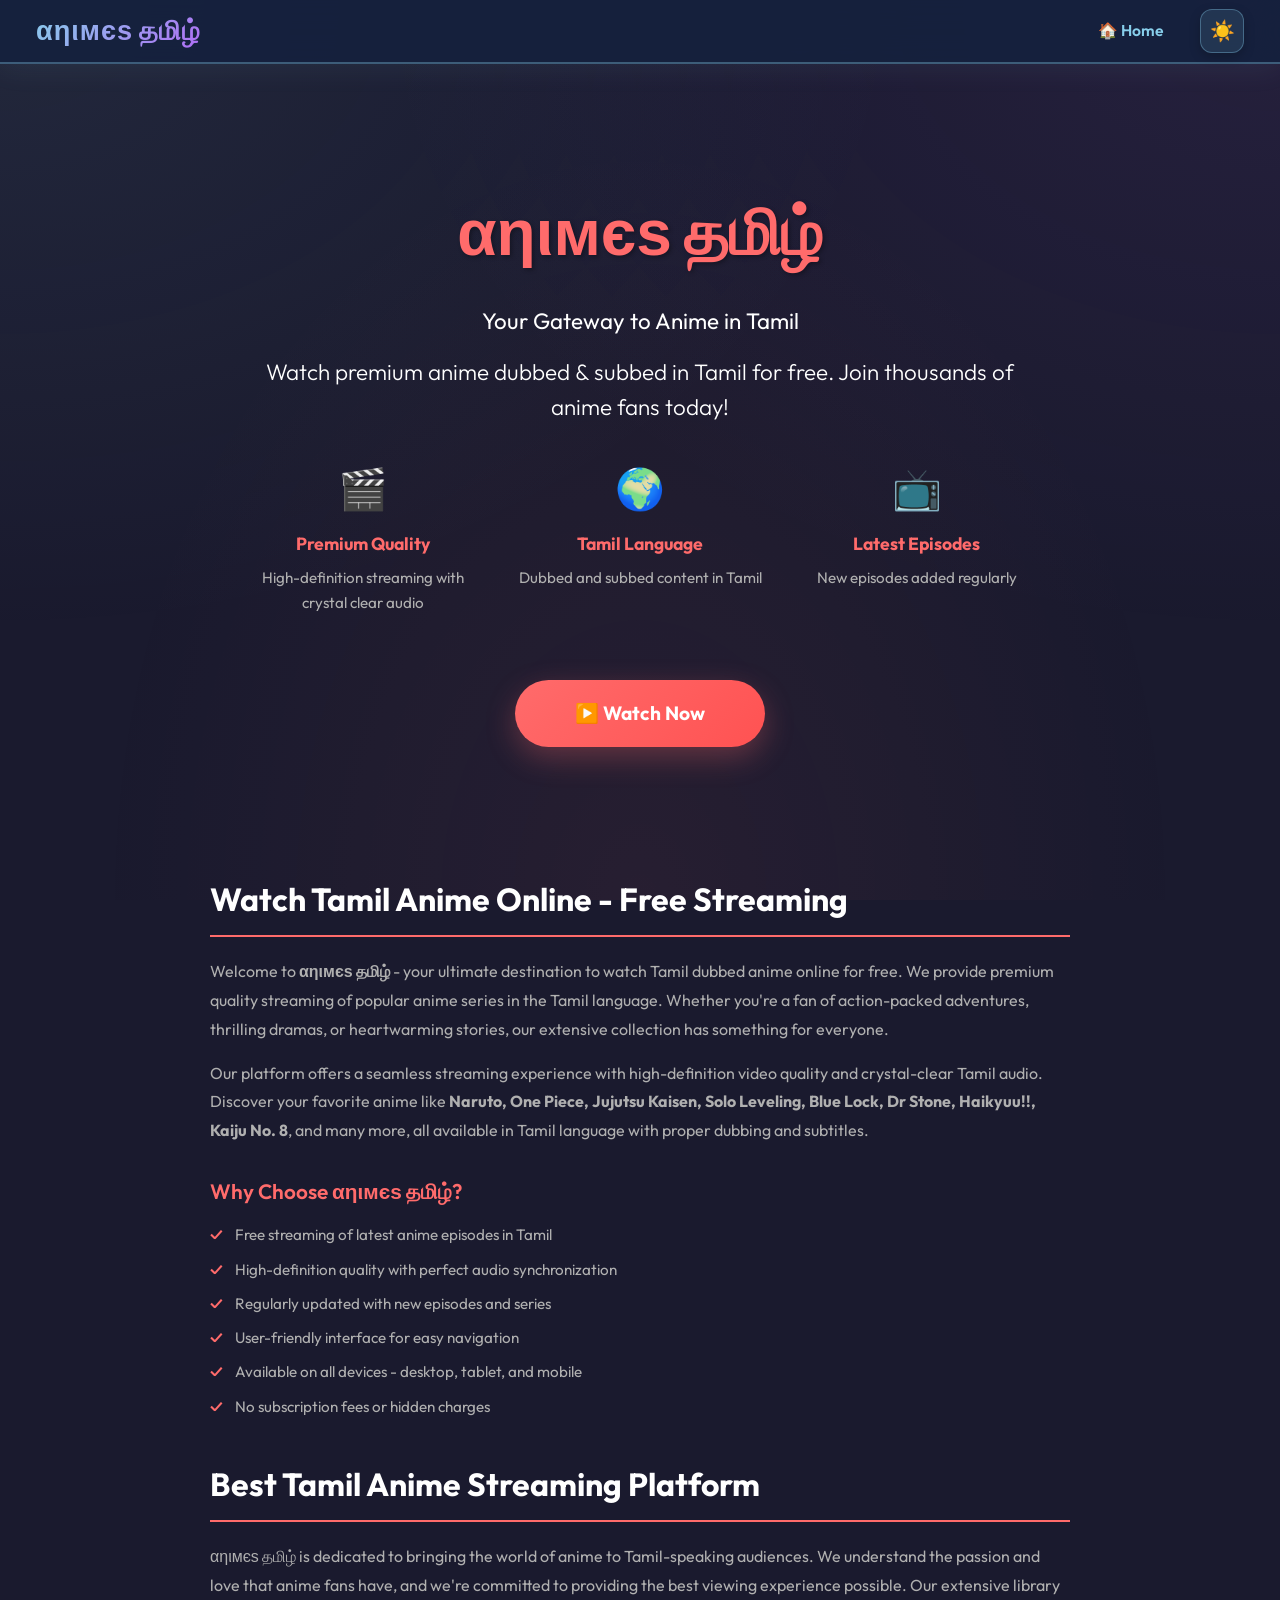
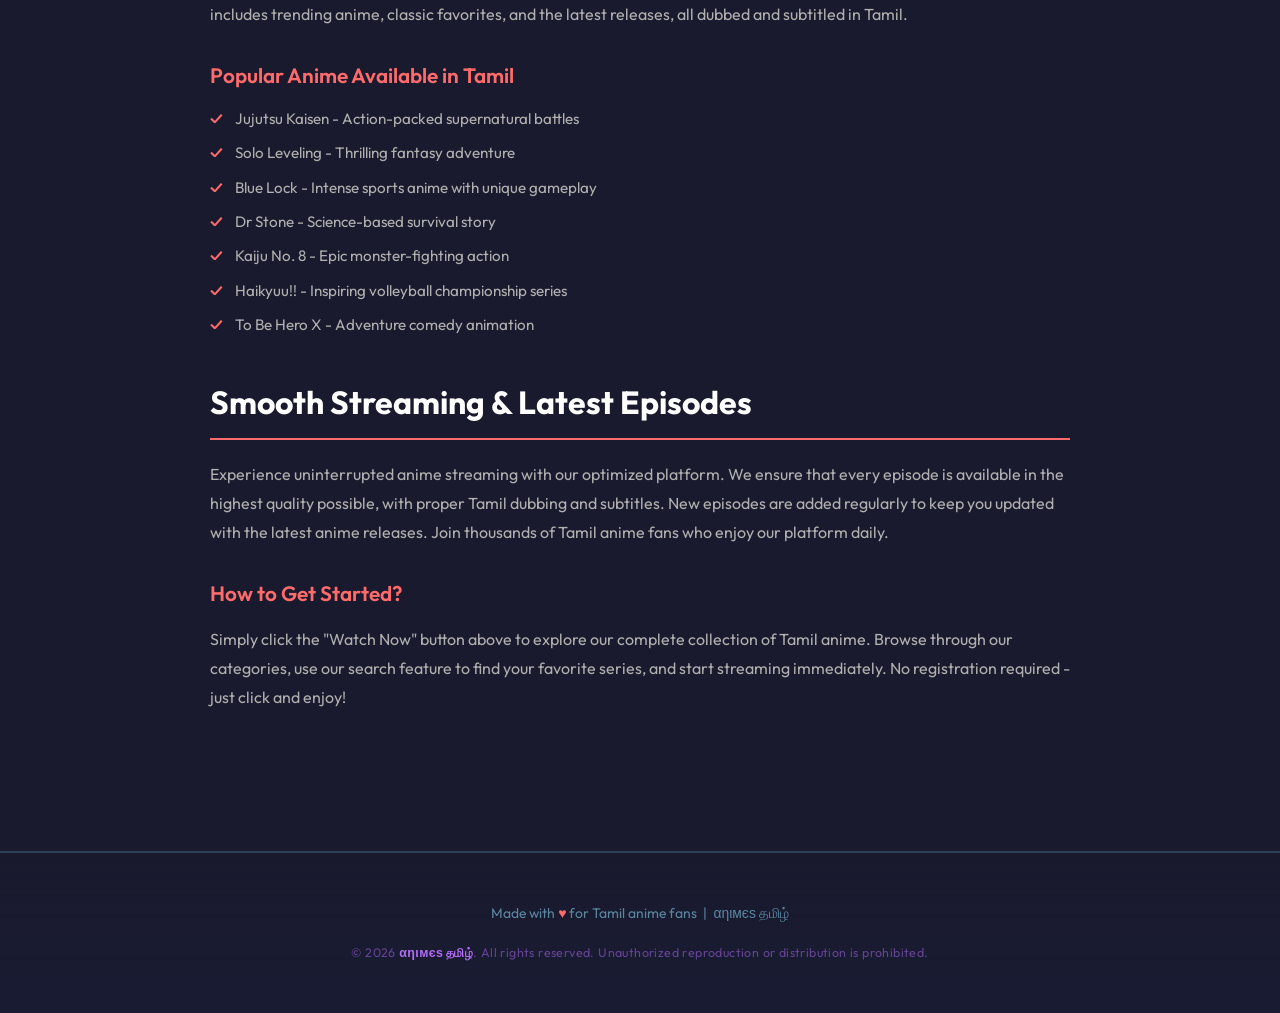
==== index.html @ 0b72d61e "4" ====
<!DOCTYPE html>
<html lang="en">

<head>
  <meta charset="UTF-8">
  <meta name="viewport" content="width=device-width, initial-scale=1.0">
  <title>αηιмєѕ தமிழ் — Stream Anime in Tamil</title>

  <meta name="google-site-verification" content="Bs-zn-4_h5NOEnhNXeSkznOBG7yhEcJbRddoLscS0Bg" />

  <meta name="description" content="Welcome to αηιмєѕ தமிழ். Watch your favourite anime dubbed & subbed in Tamil.">
  <link rel="stylesheet" href="style.css">
  <style>
    .home-container {
      display: flex;
      flex-direction: column;
      justify-content: center;
      align-items: center;
      min-height: calc(100vh - 200px);
      text-align: center;
      padding: 40px 20px;
    }

    .home-hero {
      max-width: 800px;
    }

    .home-hero h1 {
      font-size: 4rem;
      margin-bottom: 20px;
      color: var(--accent-color, #ff6b6b);
      text-shadow: 2px 2px 4px rgba(0, 0, 0, 0.3);
      font-weight: 900;
    }

    .home-hero p {
      font-size: 1.4rem;
      margin-bottom: 15px;
      color: var(--text-color, #fff);
      line-height: 1.6;
    }

    .home-subtitle {
      font-size: 1.1rem;
      color: var(--text-secondary, #b0b0b0);
      margin-bottom: 40px;
      font-weight: 300;
    }

    .features {
      display: flex;
      justify-content: center;
      gap: 30px;
      flex-wrap: wrap;
      margin-bottom: 50px;
      margin-top: 30px;
    }

    .feature {
      flex: 1;
      min-width: 200px;
      max-width: 250px;
    }

    .feature-icon {
      font-size: 2.5rem;
      margin-bottom: 10px;
    }

    .feature h3 {
      font-size: 1.1rem;
      margin-bottom: 8px;
      color: var(--accent-color, #ff6b6b);
    }

    .feature p {
      font-size: 0.95rem;
      color: var(--text-secondary, #b0b0b0);
    }

    .watch-btn {
      display: inline-block;
      padding: 18px 60px;
      font-size: 1.2rem;
      font-weight: 700;
      background: linear-gradient(135deg, #ff6b6b, #ff5252);
      color: white;
      text-decoration: none;
      border-radius: 50px;
      transition: all 0.3s ease;
      box-shadow: 0 10px 30px rgba(255, 107, 107, 0.3);
      border: none;
      cursor: pointer;
    }

    .watch-btn:hover {
      transform: translateY(-3px);
      box-shadow: 0 15px 40px rgba(255, 107, 107, 0.4);
      background: linear-gradient(135deg, #ff5252, #ff3838);
    }

    .watch-btn:active {
      transform: translateY(-1px);
    }

    /* SEO Content Styles */
    .seo-content {
      max-width: 900px;
      margin: 60px auto;
      padding: 0 20px;
      text-align: left;
    }

    .seo-content h2 {
      font-size: 2rem;
      color: var(--text-color, #fff);
      margin-bottom: 20px;
      margin-top: 40px;
      font-weight: 700;
      border-bottom: 2px solid var(--accent-color, #ff6b6b);
      padding-bottom: 10px;
    }

    .seo-content p {
      font-size: 1rem;
      line-height: 1.8;
      color: var(--text-secondary, #b0b0b0);
      margin-bottom: 15px;
    }

    .seo-content h3 {
      font-size: 1.3rem;
      color: var(--accent-color, #ff6b6b);
      margin-top: 30px;
      margin-bottom: 15px;
      font-weight: 600;
    }

    .seo-list {
      list-style: none;
      padding: 0;
    }

    .seo-list li {
      font-size: 0.95rem;
      color: var(--text-secondary, #b0b0b0);
      margin-bottom: 10px;
      padding-left: 25px;
      position: relative;
    }

    .seo-list li:before {
      content: "✓";
      position: absolute;
      left: 0;
      color: var(--accent-color, #ff6b6b);
      font-weight: bold;
    }
  </style>
  <script>/* apply saved theme before paint to prevent flash */
    (function () { var t = localStorage.getItem('animeTheme') || 'dark'; document.documentElement.setAttribute('data-theme', t); })();
  </script>
</head>

<body>

  <!-- NAVBAR -->
  <nav class="navbar">
    <a href="main.html" class="logo">αηιмєѕ தமிழ்</a>
    <button class="hamburger" id="hamburger" aria-label="Toggle menu" aria-expanded="false">
      <span></span>
      <span></span>
      <span></span>
    </button>
    <ul class="nav-links" id="navLinks">
      <li><a href="main.html">🏠 Home</a></li>
    </ul>
    <button class="theme-toggle" id="themeToggle" aria-label="Toggle light/dark theme" title="Toggle theme">☀️</button>
  </nav>

  <!-- PAGE CONTENT -->
  <div class="page-wrapper">
    <div class="home-container">
      <div class="home-hero">
        <h1>αηιмєѕ தமிழ்</h1>
        <p>Your Gateway to Anime in Tamil</p>
        <p class="home-subtitle">Watch premium anime dubbed & subbed in Tamil for free. Join thousands of anime fans today!</p>

        <div class="features">
          <div class="feature">
            <div class="feature-icon">🎬</div>
            <h3>Premium Quality</h3>
            <p>High-definition streaming with crystal clear audio</p>
          </div>
          <div class="feature">
            <div class="feature-icon">🌍</div>
            <h3>Tamil Language</h3>
            <p>Dubbed and subbed content in Tamil</p>
          </div>
          <div class="feature">
            <div class="feature-icon">📺</div>
            <h3>Latest Episodes</h3>
            <p>New episodes added regularly</p>
          </div>
        </div>

        <a href="index.html" class="watch-btn">▶️ Watch Now</a>
      </div>
    </div>

    <!-- SEO CONTENT SECTION -->
    <section class="seo-content">
      <h2>Watch Tamil Anime Online - Free Streaming</h2>
      
      <p>
        Welcome to <strong>αηιмєѕ தமிழ்</strong> - your ultimate destination to watch Tamil dubbed anime online for free. We provide premium quality streaming of popular anime series in the Tamil language. Whether you're a fan of action-packed adventures, thrilling dramas, or heartwarming stories, our extensive collection has something for everyone.
      </p>

      <p>
        Our platform offers a seamless streaming experience with high-definition video quality and crystal-clear Tamil audio. Discover your favorite anime like <strong>Naruto, One Piece, Jujutsu Kaisen, Solo Leveling, Blue Lock, Dr Stone, Haikyuu!!, Kaiju No. 8</strong>, and many more, all available in Tamil language with proper dubbing and subtitles.
      </p>

      <h3>Why Choose αηιмєѕ தமிழ்?</h3>
      <ul class="seo-list">
        <li>Free streaming of latest anime episodes in Tamil</li>
        <li>High-definition quality with perfect audio synchronization</li>
        <li>Regularly updated with new episodes and series</li>
        <li>User-friendly interface for easy navigation</li>
        <li>Available on all devices - desktop, tablet, and mobile</li>
        <li>No subscription fees or hidden charges</li>
      </ul>

      <h2>Best Tamil Anime Streaming Platform</h2>
      <p>
        αηιмєѕ தமிழ் is dedicated to bringing the world of anime to Tamil-speaking audiences. We understand the passion and love that anime fans have, and we're committed to providing the best viewing experience possible. Our extensive library includes trending anime, classic favorites, and the latest releases, all dubbed and subtitled in Tamil.
      </p>

      <h3>Popular Anime Available in Tamil</h3>
      <ul class="seo-list">
        <li>Jujutsu Kaisen - Action-packed supernatural battles</li>
        <li>Solo Leveling - Thrilling fantasy adventure</li>
        <li>Blue Lock - Intense sports anime with unique gameplay</li>
        <li>Dr Stone - Science-based survival story</li>
        <li>Kaiju No. 8 - Epic monster-fighting action</li>
        <li>Haikyuu!! - Inspiring volleyball championship series</li>
        <li>To Be Hero X - Adventure comedy animation</li>
      </ul>

      <h2>Smooth Streaming & Latest Episodes</h2>
      <p>
        Experience uninterrupted anime streaming with our optimized platform. We ensure that every episode is available in the highest quality possible, with proper Tamil dubbing and subtitles. New episodes are added regularly to keep you updated with the latest anime releases. Join thousands of Tamil anime fans who enjoy our platform daily.
      </p>

      <h3>How to Get Started?</h3>
      <p>
        Simply click the "Watch Now" button above to explore our complete collection of Tamil anime. Browse through our categories, use our search feature to find your favorite series, and start streaming immediately. No registration required - just click and enjoy!
      </p>
    </section>
  </div>

  <!-- FOOTER -->
  <footer>
    <p>Made with <span>♥</span> for Tamil anime fans &nbsp;|&nbsp; αηιмєѕ தமிழ்</p>
    <p class="copyright">&copy; 2026 <span class="copy-brand">αηιмєѕ தமிழ்</span>. All rights reserved. Unauthorized
      reproduction or distribution is prohibited.</p>
  </footer>

  <script>
    // ─── Hamburger menu ──────────────────────────────────────────────────────
    const hamburger = document.getElementById('hamburger');
    const navLinks = document.getElementById('navLinks');
    
    hamburger.addEventListener('click', function () {
      navLinks.classList.toggle('active');
      hamburger.classList.toggle('active');
      hamburger.setAttribute('aria-expanded', navLinks.classList.contains('active'));
    });

    // Close menu when a link is clicked
    navLinks.querySelectorAll('a').forEach(link => {
      link.addEventListener('click', function () {
        navLinks.classList.remove('active');
        hamburger.classList.remove('active');
        hamburger.setAttribute('aria-expanded', false);
      });
    });

    // ─── Theme toggle ────────────────────────────────────────────────────────
    var themeBtn = document.getElementById('themeToggle');
    var htmlEl = document.documentElement;
    themeBtn.textContent = htmlEl.getAttribute('data-theme') === 'light' ? '🌙' : '☀️';
    themeBtn.addEventListener('click', function () {
      var next = htmlEl.getAttribute('data-theme') === 'light' ? 'dark' : 'light';
      htmlEl.setAttribute('data-theme', next);
      localStorage.setItem('animeTheme', next);
      themeBtn.textContent = next === 'light' ? '🌙' : '☀️';
    });
  </script>

</body>

</html>
---- style.css ----
/* ===== GOOGLE FONTS ===== */
@import url('https://fonts.googleapis.com/css2?family=Outfit:wght@300;400;500;600;700;800&display=swap');
@import url('https://fonts.googleapis.com/css2?family=Inter:wght@400;500;600;700&display=swap');

/* ===== COLOR THEME VARIABLES ===== */
:root {
  --bg-primary: #1a1a2e;
  --bg-secondary: #16213e;
  --bg-card: #0f3460;

  --sky-blue: #87ceeb;
  --sky-blue-dark: #4fb3d9;
  --sky-blue-glow: rgba(135, 206, 235, 0.25);

  --light-red: #ff6b6b;
  --light-red-dark: #e05252;
  --light-red-glow: rgba(255, 107, 107, 0.25);

  --purple: #b06cf5;
  --purple-dark: #8a4fd4;
  --purple-glow: rgba(176, 108, 245, 0.25);

  --text-primary: #e8e8f0;
  --text-sky: #87ceeb;
  --text-red: #ff6b6b;
  --text-purple: #c492f7;

  --border-sky: rgba(135, 206, 235, 0.35);
  --border-purple: rgba(176, 108, 245, 0.35);

  --navbar-height: 64px;
}

/* ===== RESET & BASE ===== */
*,
*::before,
*::after {
  box-sizing: border-box;
  margin: 0;
  padding: 0;
}

html {
  scroll-behavior: smooth;
  -webkit-font-smoothing: antialiased;
  -moz-osx-font-smoothing: grayscale;
}

body {
  font-family: 'Outfit', Arial, sans-serif;
  background-color: var(--bg-primary);
  color: var(--text-primary);
  min-height: 100vh;
  line-height: 1.6;
  -webkit-font-smoothing: antialiased;
  -moz-osx-font-smoothing: grayscale;
}

/* ===== ANIMATED BACKGROUND GRADIENT ===== */
body::before {
  content: '';
  position: fixed;
  top: 0;
  left: 0;
  width: 100%;
  height: 100%;
  background:
    radial-gradient(ellipse at top left, rgba(135, 206, 235, 0.08) 0%, transparent 50%),
    radial-gradient(ellipse at top right, rgba(176, 108, 245, 0.08) 0%, transparent 50%),
    radial-gradient(ellipse at bottom, rgba(255, 107, 107, 0.06) 0%, transparent 60%);
  pointer-events: none;
  z-index: 0;
}

/* ===== NAVBAR / HEADER ===== */
.navbar {
  position: sticky;
  top: 0;
  z-index: 200;
  display: flex;
  align-items: center;
  justify-content: space-between;
  padding: 0 36px;
  height: var(--navbar-height);
  background: rgba(22, 33, 62, 0.95);
  -webkit-backdrop-filter: blur(16px);
  backdrop-filter: blur(16px);
  border-bottom: 2px solid var(--border-sky);
  box-shadow: 0 4px 30px rgba(135, 206, 235, 0.08);
  gap: 12px;
  will-change: transform;
}

.navbar .logo {
  font-size: 1.7rem;
  font-weight: 800;
  background: linear-gradient(135deg, var(--sky-blue), var(--purple));
  -webkit-background-clip: text;
  -webkit-text-fill-color: transparent;
  background-clip: text;
  letter-spacing: 1px;
  text-decoration: none;
  transition: filter 0.3s ease;
  cursor: pointer;
  flex-shrink: 0;
}

.navbar .logo:hover {
  filter: brightness(1.2);
}

.nav-links {
  display: flex;
  gap: 28px;
  list-style: none;
  margin-left: auto;
}

.nav-links a {
  color: var(--sky-blue);
  text-decoration: none;
  font-weight: 600;
  font-size: 0.98rem;
  padding: 8px 16px;
  border-radius: 10px;
  transition: all 0.3s ease;
  border: 1px solid transparent;
  position: relative;
  white-space: nowrap;
}

.nav-links a::after {
  content: '';
  position: absolute;
  bottom: 0;
  left: 50%;
  width: 0;
  height: 2px;
  background: linear-gradient(90deg, var(--sky-blue), var(--purple));
  transform: translateX(-50%);
  transition: width 0.3s ease;
}

.nav-links a:hover {
  color: #fff;
  background: rgba(135, 206, 235, 0.1);
  border-color: var(--sky-blue);
  box-shadow: 0 0 16px rgba(135, 206, 235, 0.2);
}

.nav-links a:hover::after {
  width: calc(100% - 32px);
}

/* ===== HAMBURGER MENU ===== */
.hamburger {
  display: none;
  flex-direction: column;
  justify-content: center;
  gap: 5px;
  background: transparent;
  border: none;
  cursor: pointer;
  padding: 8px;
  flex-shrink: 0;
}

.hamburger span {
  width: 24px;
  height: 3px;
  background: var(--sky-blue);
  border-radius: 2px;
  transition: all 0.3s ease;
  display: block;
}

.hamburger.active span:nth-child(1) {
  transform: rotate(45deg) translate(5px, 6px);
}

.hamburger.active span:nth-child(2) {
  opacity: 0;
  transform: scaleX(0);
}

.hamburger.active span:nth-child(3) {
  transform: rotate(-45deg) translate(5px, -6px);
}

/* ===== PAGE WRAPPER ===== */
.page-wrapper {
  position: relative;
  z-index: 1;
  max-width: 1200px;
  margin: 0 auto;
  padding: 50px 28px 80px;
}

/* ===== KEYFRAME ANIMATIONS ===== */
/* Use opacity-based pulse — GPU-friendly, no filter repaint */
@keyframes titlePulse {
  0%, 100% { opacity: 1; }
  50%       { opacity: 0.82; }
}

@keyframes slideInDown {
  from { opacity: 0; transform: translateY(-30px); }
  to   { opacity: 1; transform: translateY(0); }
}

@keyframes slideInUp {
  from { opacity: 0; transform: translateY(30px); }
  to   { opacity: 1; transform: translateY(0); }
}

@keyframes slideInLeft {
  from { opacity: 0; transform: translateX(-20px); }
  to   { opacity: 1; transform: translateX(0); }
}

@keyframes scaleIn {
  from { opacity: 0; transform: scale(0.95); }
  to   { opacity: 1; transform: scale(1); }
}

@keyframes float {
  0%, 100% { transform: translateY(0px); }
  50%       { transform: translateY(-12px); }
}

@keyframes fadeIn {
  from { opacity: 0; transform: translateY(-6px); }
  to   { opacity: 1; transform: translateY(0); }
}

/* ===== HOME PAGE - HERO ===== */
.hero {
  text-align: center;
  padding: 100px 20px 70px;
  animation: slideInDown 0.8s ease-out;
}

.hero h1 {
  font-size: 3.5rem;
  font-weight: 800;
  background: linear-gradient(135deg, var(--sky-blue) 0%, var(--purple) 50%, var(--light-red) 100%);
  -webkit-background-clip: text;
  -webkit-text-fill-color: transparent;
  background-clip: text;
  margin-bottom: 24px;
  letter-spacing: 2px;
  text-shadow: none;
  animation: titlePulse 3s ease-in-out infinite;
  line-height: 1.15;
  will-change: opacity;
}

.hero p {
  color: var(--text-purple);
  font-size: 1.2rem;
  margin-bottom: 20px;
  font-weight: 500;
  animation: slideInUp 0.8s ease-out 0.15s both;
  line-height: 1.6;
  opacity: 0.95;
}

.hero p:last-of-type {
  font-size: 0.95rem;
  color: rgba(196, 146, 247, 0.8);
  margin-bottom: 32px;
  animation-delay: 0.25s;
}

.hero-subtitle {
  font-size: 0.95rem;
  opacity: 0.8;
  margin-top: 12px;
  animation: slideInUp 0.8s ease-out 0.25s both;
}

/* ===== ANIME CARD GRID ===== */
.anime-grid {
  display: grid;
  grid-template-columns: repeat(auto-fill, minmax(200px, 1fr));
  gap: 28px;
  margin-top: 60px;
  animation: slideInUp 0.8s ease-out 0.2s both;
}

.anime-card {
  background: linear-gradient(145deg, rgba(15, 52, 96, 0.7), rgba(26, 26, 46, 0.9));
  border: 1px solid var(--border-purple);
  border-radius: 18px;
  overflow: hidden;
  text-decoration: none;
  color: inherit;
  transition: transform 0.4s cubic-bezier(0.34, 1.56, 0.64, 1),
              border-color 0.4s ease,
              box-shadow 0.4s ease;
  box-shadow: 0 8px 32px rgba(0, 0, 0, 0.3);
  position: relative;
  animation: scaleIn 0.6s ease-out;
  cursor: pointer;
  display: flex;
  flex-direction: column;
  will-change: transform;
}

.anime-card::after {
  content: '';
  position: absolute;
  inset: 0;
  border-radius: 18px;
  background: linear-gradient(135deg, var(--sky-blue-glow), var(--purple-glow));
  opacity: 0;
  transition: opacity 0.4s ease;
  pointer-events: none;
}

.anime-card:hover {
  transform: translateY(-12px) scale(1.03);
  border-color: var(--sky-blue);
  box-shadow:
    0 20px 50px rgba(135, 206, 235, 0.25),
    0 0 0 2px var(--sky-blue);
}

.anime-card:hover::after {
  opacity: 1;
}

/* Disable heavy transform on touch devices */
@media (hover: none) and (pointer: coarse) {
  .anime-card:hover,
  .anime-card:active {
    transform: translateY(-4px) scale(1.01);
    border-color: var(--border-purple);
    box-shadow: 0 8px 32px rgba(0, 0, 0, 0.3);
  }
}

.anime-card img {
  width: 100%;
  height: 280px;
  object-fit: cover;
  display: block;
  transition: transform 0.5s cubic-bezier(0.34, 1.56, 0.64, 1), opacity 0.4s ease;
  aspect-ratio: 2 / 3;
  flex-shrink: 0;
}

.anime-card:hover img {
  transform: scale(1.12) rotate(1deg);
  opacity: 0.8;
}

.anime-card .card-body {
  padding: 16px 18px 18px;
  position: relative;
  z-index: 1;
  background: rgba(26, 26, 46, 0.95);
  flex: 1;
  display: flex;
  flex-direction: column;
  gap: 8px;
}

.anime-card .card-title {
  font-size: 1.05rem;
  font-weight: 700;
  color: var(--sky-blue);
  line-height: 1.3;
  display: -webkit-box;
  -webkit-line-clamp: 2;
  line-clamp: 2;
  -webkit-box-orient: vertical;
  overflow: hidden;
}

.anime-card .card-badge {
  display: flex;
  flex-direction: column;
  gap: 3px;
  font-size: 0.68rem;
  font-weight: 600;
  padding: 7px 10px;
  border-radius: 8px;
  background: linear-gradient(135deg, var(--purple-dark), var(--purple));
  color: #fff;
  letter-spacing: 0.5px;
  text-transform: uppercase;
  margin-top: auto;
}

/* Coming soon cards */
.anime-card.coming-soon {
  border-style: dashed;
  opacity: 0.65;
  background: linear-gradient(145deg, rgba(15, 52, 96, 0.4), rgba(26, 26, 46, 0.6));
  cursor: default;
  pointer-events: none;
}

.anime-card.coming-soon:hover {
  transform: none;
  border-color: var(--border-purple);
}

.coming-soon-placeholder {
  height: 280px;
  background: linear-gradient(135deg, #0f3460, #1a1a2e);
  display: flex;
  align-items: center;
  justify-content: center;
}

.coming-soon-emoji {
  font-size: 3rem;
  animation: float 3s ease-in-out infinite;
}

.coming-soon-emoji.delay {
  animation-delay: 0.2s;
}

.coming-soon-title-purple { color: var(--text-purple); }
.coming-soon-title-red    { color: var(--text-red); }

/* ===== EPISODE PAGE — SHOW HEADER ===== */
.show-header {
  display: flex;
  align-items: flex-start;
  gap: 36px;
  margin-bottom: 56px;
  flex-wrap: wrap;
  animation: slideInUp 0.8s ease-out;
}

.show-header img {
  width: 200px;
  border-radius: 16px;
  border: 4px solid var(--purple);
  box-shadow: 0 0 32px var(--purple-glow), 0 12px 48px rgba(0, 0, 0, 0.4);
  transition: all 0.3s cubic-bezier(0.34, 1.56, 0.64, 1);
  cursor: pointer;
  flex-shrink: 0;
  object-fit: cover;
}

.show-header img:hover {
  transform: scale(1.06) rotate(-2deg);
  box-shadow: 0 0 50px var(--purple-glow), 0 16px 64px rgba(0, 0, 0, 0.5);
}

.show-info {
  flex: 1;
  min-width: 220px;
}

.show-info h1 {
  font-size: 2.6rem;
  font-weight: 800;
  background: linear-gradient(135deg, var(--light-red), var(--purple));
  -webkit-background-clip: text;
  -webkit-text-fill-color: transparent;
  background-clip: text;
  margin-bottom: 14px;
  line-height: 1.2;
}

.show-info > p,
.show-info .show-meta {
  color: var(--text-sky);
  margin-top: 8px;
  font-size: 0.95rem;
}

.show-description {
  color: var(--text-purple);
  margin-top: 14px;
  font-size: 0.88rem;
  max-width: 480px;
  line-height: 1.5;
}

.show-info .genre-tags {
  display: flex;
  gap: 10px;
  flex-wrap: wrap;
  margin-top: 14px;
}

.genre-tag {
  font-size: 0.77rem;
  font-weight: 700;
  padding: 6px 14px;
  border-radius: 20px;
  text-transform: uppercase;
  letter-spacing: 0.7px;
  transition: all 0.3s ease;
  cursor: default;
}

.genre-tag.action {
  background: rgba(255, 107, 107, 0.18);
  color: var(--light-red);
  border: 1.5px solid var(--light-red);
}

.genre-tag.anime {
  background: rgba(176, 108, 245, 0.18);
  color: var(--purple);
  border: 1.5px solid var(--purple);
}

.genre-tag.hero {
  background: rgba(135, 206, 235, 0.18);
  color: var(--sky-blue);
  border: 1.5px solid var(--sky-blue);
}

/* ===== SECTION TITLE ===== */
.section-title {
  font-size: 1.4rem;
  font-weight: 800;
  color: var(--text-purple);
  margin-top: 40px;
  margin-bottom: 24px;
  padding-bottom: 14px;
  border-bottom: 3px solid var(--border-purple);
  display: flex;
  align-items: center;
  gap: 12px;
  animation: slideInLeft 0.6s ease-out;
}

.section-title::before {
  content: '';
  display: inline-block;
  width: 5px;
  height: 26px;
  border-radius: 4px;
  background: linear-gradient(180deg, var(--sky-blue), var(--purple));
  box-shadow: 0 0 12px rgba(135, 206, 235, 0.3);
  flex-shrink: 0;
}

/* ===== EPISODE LIST ===== */
.episode-list {
  display: flex;
  flex-direction: column;
  gap: 10px;
  list-style: none;
}

.episode-list li a {
  display: flex;
  align-items: center;
  gap: 14px;
  padding: 14px 18px;
  border-radius: 12px;
  background: rgba(15, 52, 96, 0.5);
  border: 1.5px solid var(--border-sky);
  text-decoration: none;
  color: var(--text-primary);
  font-weight: 500;
  font-size: 0.95rem;
  transition: all 0.3s cubic-bezier(0.34, 1.56, 0.64, 1);
  position: relative;
  overflow: hidden;
  min-height: 52px;
}

.episode-list li a::before {
  content: '';
  position: absolute;
  left: 0;
  top: 0;
  bottom: 0;
  width: 4px;
  background: linear-gradient(180deg, var(--sky-blue), var(--purple));
  border-radius: 4px 0 0 4px;
  opacity: 0;
  transition: opacity 0.3s ease;
}

.episode-list li a:hover {
  background: rgba(135, 206, 235, 0.12);
  border-color: var(--sky-blue);
  color: var(--sky-blue);
  transform: translateX(8px);
  box-shadow: 0 6px 24px rgba(135, 206, 235, 0.2);
}

.episode-list li a:hover::before {
  opacity: 1;
  box-shadow: 0 0 12px rgba(135, 206, 235, 0.4);
}

/* Better touch experience */
@media (hover: none) and (pointer: coarse) {
  .episode-list li a:hover,
  .episode-list li a:active {
    background: rgba(135, 206, 235, 0.08);
    border-color: var(--border-sky);
    transform: translateX(4px);
  }
}

.ep-number {
  display: flex;
  align-items: center;
  justify-content: center;
  min-width: 38px;
  width: 38px;
  height: 38px;
  border-radius: 10px;
  background: linear-gradient(135deg, var(--purple-dark), var(--purple));
  color: #fff;
  font-size: 0.82rem;
  font-weight: 700;
  flex-shrink: 0;
  box-shadow: 0 4px 12px rgba(176, 108, 245, 0.3);
  transition: transform 0.3s ease;
}

.episode-list li a:hover .ep-number {
  transform: scale(1.15) rotate(-5deg);
}

.ep-icon {
  margin-left: auto;
  color: var(--sky-blue);
  font-size: 1.1rem;
  opacity: 0;
  transition: opacity 0.3s ease, transform 0.3s ease;
  flex-shrink: 0;
}

.episode-list li a:hover .ep-icon {
  opacity: 1;
  transform: translateX(6px);
}

/* ===== ACTIVE EPISODE HIGHLIGHT ===== */
.ep-link.ep-active {
  background: rgba(135, 206, 235, 0.12) !important;
  border-color: var(--sky-blue) !important;
  color: var(--sky-blue) !important;
}

.ep-link.ep-active::before {
  opacity: 1 !important;
}

.ep-link.ep-active .ep-icon {
  opacity: 1 !important;
}

/* ===== BACK LINK ===== */
.back-link {
  display: inline-flex;
  align-items: center;
  gap: 10px;
  color: var(--text-red);
  text-decoration: none;
  font-weight: 700;
  font-size: 0.95rem;
  margin-bottom: 36px;
  padding: 10px 18px;
  border-radius: 10px;
  border: 1.5px solid var(--light-red);
  background: rgba(255, 107, 107, 0.1);
  transition: all 0.3s cubic-bezier(0.34, 1.56, 0.64, 1);
  min-height: 44px;
}

.back-link:hover {
  background: rgba(255, 107, 107, 0.2);
  box-shadow: 0 0 20px rgba(255, 107, 107, 0.3);
  transform: translateX(-6px);
  border-color: #ff8888;
}

.back-link:active {
  transform: translateX(-3px);
}

/* ===== FOOTER ===== */
footer {
  text-align: center;
  padding: 48px 32px;
  color: rgba(135, 206, 235, 0.6);
  font-size: 0.87rem;
  border-top: 2px solid rgba(135, 206, 235, 0.2);
  position: relative;
  z-index: 1;
  line-height: 1.8;
  background: linear-gradient(180deg, rgba(26, 26, 46, 0) 0%, rgba(22, 33, 62, 0.3) 100%);
}

footer span {
  color: var(--light-red);
  font-weight: 600;
}

.copyright {
  margin-top: 16px;
  font-size: 0.78rem;
  color: rgba(176, 108, 245, 0.5);
  letter-spacing: 0.4px;
}

.copy-brand {
  color: var(--purple);
  font-weight: 700;
}

/* ===== SCROLLBAR ===== */
::-webkit-scrollbar { width: 8px; }
::-webkit-scrollbar-track { background: var(--bg-primary); }
::-webkit-scrollbar-thumb {
  background: linear-gradient(180deg, var(--sky-blue-dark), var(--purple-dark));
  border-radius: 4px;
}
::-webkit-scrollbar-thumb:hover { background: var(--purple); }

/* ===== SEARCH BAR ===== */
.search-wrap {
  margin: 0 auto 20px;
  max-width: 560px;
  animation: slideInDown 0.8s ease-out 0.1s both;
}

.search-box {
  display: flex;
  align-items: center;
  background: rgba(15, 52, 96, 0.6);
  border: 2.5px solid var(--border-sky);
  border-radius: 18px;
  -webkit-backdrop-filter: blur(12px);
  backdrop-filter: blur(12px);
  overflow: hidden;
  transition: all 0.3s ease;
  position: relative;
  box-shadow: 0 4px 20px rgba(0, 0, 0, 0.3);
}

.search-box::before {
  content: '';
  position: absolute;
  inset: 0;
  border-radius: 16px;
  background: linear-gradient(135deg, rgba(135, 206, 235, 0.1), rgba(176, 108, 245, 0.05));
  opacity: 0;
  transition: opacity 0.3s ease;
  pointer-events: none;
}

.search-box:focus-within {
  border-color: var(--sky-blue);
  box-shadow: 0 0 0 4px rgba(135, 206, 235, 0.15), 0 8px 32px rgba(135, 206, 235, 0.15);
  transform: translateY(-2px);
}

.search-box:focus-within::before {
  opacity: 1;
}

.search-icon {
  padding: 0 16px;
  font-size: 1.15rem;
  flex-shrink: 0;
  pointer-events: none;
  -webkit-user-select: none;
  user-select: none;
  color: var(--sky-blue);
}

.search-input {
  flex: 1;
  background: transparent;
  border: none;
  outline: none;
  color: var(--text-primary);
  font-family: 'Outfit', Arial, sans-serif;
  font-size: 1rem;
  font-weight: 500;
  padding: 14px 12px;
  caret-color: var(--sky-blue);
  letter-spacing: 0.3px;
  min-width: 0;
}

.search-input::placeholder {
  color: rgba(135, 206, 235, 0.5);
  font-weight: 400;
}

.search-clear {
  display: none;
  align-items: center;
  justify-content: center;
  width: 36px;
  height: 36px;
  margin-right: 8px;
  background: rgba(255, 107, 107, 0.15);
  border: 1px solid rgba(255, 107, 107, 0.4);
  border-radius: 8px;
  color: var(--light-red);
  font-size: 0.88rem;
  cursor: pointer;
  flex-shrink: 0;
  transition: all 0.2s ease;
  font-weight: 600;
}

.search-clear:hover {
  background: var(--light-red);
  color: #fff;
  box-shadow: 0 0 12px rgba(255, 107, 107, 0.5);
  transform: scale(1.1);
}

.search-clear:active {
  transform: scale(0.95);
}

.search-no-results {
  margin-top: 16px;
  text-align: center;
  color: rgba(176, 108, 245, 0.7);
  font-size: 1rem;
  font-weight: 500;
  animation: fadeIn 0.3s ease;
  padding: 12px;
  display: none;
}

.search-no-results span {
  color: var(--sky-blue);
  font-weight: 600;
}

/* =====================================================
   VIDEO MODAL (shared across episode pages)
   ===================================================== */
.modal-overlay {
  display: none;
  position: fixed;
  inset: 0;
  z-index: 999;
  background: rgba(10, 10, 20, 0.92);
  -webkit-backdrop-filter: blur(10px);
  backdrop-filter: blur(10px);
  align-items: center;
  justify-content: center;
  animation: modalFadeIn 0.25s ease;
}

.modal-overlay.active {
  display: flex;
}

@keyframes modalFadeIn {
  from { opacity: 0; }
  to   { opacity: 1; }
}

.modal-box {
  position: relative;
  width: min(92vw, 900px);
  background: linear-gradient(145deg, #0f1e3a, #1a1a2e);
  border: 1px solid rgba(135, 206, 235, 0.3);
  border-radius: 18px;
  overflow: hidden;
  box-shadow: 0 0 60px rgba(135, 206, 235, 0.15), 0 24px 80px rgba(0, 0, 0, 0.7);
  animation: modalSlideUp 0.3s ease;
  max-height: calc(100vh - 20px);
  display: flex;
  flex-direction: column;
}

@keyframes modalSlideUp {
  from { transform: translateY(30px); opacity: 0; }
  to   { transform: translateY(0); opacity: 1; }
}

.modal-topbar {
  display: flex;
  align-items: center;
  justify-content: space-between;
  padding: 12px 18px;
  background: rgba(135, 206, 235, 0.06);
  border-bottom: 1px solid rgba(135, 206, 235, 0.15);
  flex-shrink: 0;
  gap: 12px;
}

.modal-ep-title {
  font-size: 0.95rem;
  font-weight: 700;
  color: var(--sky-blue);
  letter-spacing: 0.5px;
  overflow: hidden;
  text-overflow: ellipsis;
  white-space: nowrap;
}

.modal-close {
  background: rgba(255, 107, 107, 0.15);
  border: 1px solid var(--light-red);
  color: var(--light-red);
  font-size: 1.1rem;
  width: 36px;
  height: 36px;
  border-radius: 8px;
  cursor: pointer;
  transition: all 0.2s ease;
  display: flex;
  align-items: center;
  justify-content: center;
  flex-shrink: 0;
}

.modal-close:hover {
  background: var(--light-red);
  color: #fff;
  box-shadow: 0 0 14px rgba(255, 107, 107, 0.5);
}

.modal-video-wrap {
  position: relative;
  width: 100%;
  padding-top: 56.25%;
  background: #000;
  flex-shrink: 0;
}

.modal-video-wrap iframe {
  position: absolute;
  inset: 0;
  width: 100%;
  height: 100%;
  border: none;
}

.modal-controls {
  display: flex;
  align-items: center;
  justify-content: space-between;
  padding: 10px 16px;
  background: rgba(176, 108, 245, 0.05);
  border-top: 1px solid rgba(176, 108, 245, 0.15);
  gap: 8px;
  flex-wrap: wrap;
  flex-shrink: 0;
}

.modal-nav-btn {
  display: flex;
  align-items: center;
  gap: 6px;
  padding: 8px 16px;
  border-radius: 10px;
  border: none;
  cursor: pointer;
  font-family: 'Outfit', Arial, sans-serif;
  font-size: 0.85rem;
  font-weight: 600;
  transition: all 0.25s ease;
  white-space: nowrap;
}

.btn-prev {
  background: rgba(176, 108, 245, 0.15);
  color: var(--purple);
  border: 1px solid var(--purple);
}

.btn-prev:hover {
  background: var(--purple);
  color: #fff;
  box-shadow: 0 0 16px rgba(176, 108, 245, 0.4);
}

.btn-next {
  background: rgba(135, 206, 235, 0.15);
  color: var(--sky-blue);
  border: 1px solid var(--sky-blue);
}

.btn-next:hover {
  background: var(--sky-blue-dark);
  color: #fff;
  box-shadow: 0 0 16px rgba(135, 206, 235, 0.4);
}

.btn-prev:disabled,
.btn-next:disabled {
  opacity: 0.3;
  cursor: not-allowed;
  box-shadow: none;
}

.modal-ep-counter {
  font-size: 0.8rem;
  color: rgba(135, 206, 235, 0.6);
  text-align: center;
  white-space: nowrap;
}

/* ===== QUALITY SELECTOR ===== */
.quality-selector {
  display: flex;
  align-items: center;
  gap: 4px;
  padding: 3px;
  background: rgba(135, 206, 235, 0.1);
  border: 1px solid rgba(135, 206, 235, 0.2);
  border-radius: 8px;
}

.quality-btn {
  padding: 5px 10px;
  background: transparent;
  border: none;
  color: rgba(135, 206, 235, 0.6);
  font-size: 0.72rem;
  font-weight: 600;
  cursor: pointer;
  border-radius: 5px;
  transition: all 0.2s ease;
  text-transform: uppercase;
  letter-spacing: 0.5px;
  font-family: 'Outfit', Arial, sans-serif;
}

.quality-btn:hover {
  color: var(--sky-blue);
}

.quality-btn.active {
  background: var(--sky-blue);
  color: #000;
  box-shadow: 0 0 12px rgba(135, 206, 235, 0.4);
}

/* ===== DOWNLOAD BUTTON ===== */
.download-btn {
  display: flex;
  align-items: center;
  gap: 5px;
  padding: 7px 12px;
  background: rgba(255, 107, 107, 0.15);
  border: 1px solid var(--light-red);
  color: var(--light-red);
  font-size: 0.82rem;
  font-weight: 600;
  border-radius: 8px;
  cursor: pointer;
  transition: all 0.2s ease;
  font-family: 'Outfit', Arial, sans-serif;
  white-space: nowrap;
}

.download-btn:hover {
  background: var(--light-red);
  color: #fff;
  box-shadow: 0 0 16px rgba(255, 107, 107, 0.3);
}

.download-btn:active {
  transform: scale(0.95);
}

.download-btn.loading {
  opacity: 0.6;
  cursor: not-allowed;
}


/* ===== SEASON ACCORDION ===== */
.seasons-wrap {
  display: flex;
  flex-direction: column;
  gap: 16px;
  contain: layout;
}

.season-block {
  border-radius: 14px;
  overflow: hidden;
  border: 1px solid var(--border-purple);
  background: rgba(15, 52, 96, 0.25);
  transition: border-color 0.3s ease, box-shadow 0.3s ease;
}

.season-block.open {
  border-color: var(--sky-blue);
  box-shadow: 0 0 24px rgba(135, 206, 235, 0.1);
}

.season-header {
  display: flex;
  align-items: center;
  justify-content: space-between;
  padding: 18px 22px;
  cursor: pointer;
  -webkit-user-select: none;
  user-select: none;
  background: rgba(15, 52, 96, 0.45);
  transition: background 0.25s ease;
  gap: 16px;
}

.season-header:hover {
  background: rgba(135, 206, 235, 0.08);
}

.season-header-left {
  display: flex;
  align-items: center;
  gap: 14px;
  min-width: 0;
}

.season-num-badge {
  width: 44px;
  height: 44px;
  border-radius: 10px;
  background: linear-gradient(135deg, var(--purple-dark), var(--purple));
  display: flex;
  align-items: center;
  justify-content: center;
  font-size: 1.1rem;
  font-weight: 800;
  color: #fff;
  flex-shrink: 0;
}

.season-header-title {
  font-size: 1.05rem;
  font-weight: 700;
  color: var(--sky-blue);
  margin-bottom: 3px;
}

.season-header-meta {
  font-size: 0.8rem;
  color: rgba(135, 206, 235, 0.55);
}

.season-chevron {
  font-size: 1rem;
  color: var(--purple);
  transition: transform 0.35s cubic-bezier(0.4, 0, 0.2, 1);
  flex-shrink: 0;
}

.season-block.open .season-chevron {
  transform: rotate(180deg);
}

.season-body {
  display: grid;
  grid-template-rows: 0fr;
  transition: grid-template-rows 0.38s cubic-bezier(0.4, 0, 0.2, 1);
}

.season-body > .season-body-inner {
  overflow: hidden;
  min-height: 0;
}

.season-block.open .season-body {
  grid-template-rows: 1fr;
}

.season-body-inner {
  padding: 4px 16px 16px;
}

/* Season body layout: image + episodes side by side */
.season-content {
  display: flex;
  gap: 20px;
  align-items: flex-start;
}

.season-cover {
  width: 140px;
  flex-shrink: 0;
  border-radius: 10px;
  overflow: hidden;
  border: 2px solid var(--border-purple);
  box-shadow: 0 0 20px rgba(176, 108, 245, 0.2), 0 8px 24px rgba(0, 0, 0, 0.4);
  transition: transform 0.3s ease, box-shadow 0.3s ease;
  position: sticky;
  top: calc(var(--navbar-height) + 12px);
  align-self: flex-start;
}

.season-cover img {
  width: 100%;
  display: block;
  object-fit: cover;
}

.season-block.open .season-cover {
  border-color: var(--sky-blue);
  box-shadow: 0 0 28px rgba(135, 206, 235, 0.25), 0 8px 24px rgba(0, 0, 0, 0.5);
}

.season-episodes {
  flex: 1;
  min-width: 0;
}

/* =====================================================
   THEME TOGGLE BUTTON
   ===================================================== */
.theme-toggle {
  background: rgba(135, 206, 235, 0.12);
  border: 1.5px solid var(--border-sky);
  color: var(--text-primary);
  width: 44px;
  height: 44px;
  border-radius: 12px;
  cursor: pointer;
  font-size: 1.25rem;
  display: flex;
  align-items: center;
  justify-content: center;
  transition: all 0.3s cubic-bezier(0.34, 1.56, 0.64, 1);
  flex-shrink: 0;
  margin-left: 8px;
  box-shadow: 0 4px 12px rgba(0, 0, 0, 0.2);
}

.theme-toggle:hover {
  background: rgba(135, 206, 235, 0.2);
  border-color: var(--sky-blue);
  box-shadow: 0 0 20px rgba(135, 206, 235, 0.3), 0 4px 12px rgba(0, 0, 0, 0.2);
  transform: rotate(20deg) scale(1.1);
}

.theme-toggle:active {
  transform: rotate(20deg) scale(0.95);
}

/* =====================================================
   RESPONSIVE — MOBILE OPTIMIZATION
   ===================================================== */

/* ── Large Desktop (> 1200px) ── */
@media (min-width: 1200px) {
  .page-wrapper {
    max-width: 1400px;
  }

  .hero {
    padding: 120px 20px 80px;
  }

  .hero h1 {
    font-size: 4rem;
  }

  .hero p {
    font-size: 1.3rem;
  }

  .anime-grid {
    grid-template-columns: repeat(5, 1fr);
    gap: 32px;
  }

  .anime-card img {
    height: 300px;
  }
}

/* ── Medium Desktop (992px – 1200px) ── */
@media (min-width: 992px) and (max-width: 1200px) {
  .hero h1 { font-size: 3.6rem; }
  .anime-grid {
    grid-template-columns: repeat(4, 1fr);
    gap: 28px;
  }
  .anime-card img { height: 280px; }
}

/* ── Tablet (768px – 992px) ── */
@media (min-width: 768px) and (max-width: 992px) {
  .page-wrapper { padding: 40px 24px 70px; }
  .hero { padding: 80px 20px 60px; }
  .hero h1 { font-size: 2.8rem; }
  .anime-grid {
    grid-template-columns: repeat(3, 1fr);
    gap: 24px;
  }
  .anime-card img { height: 260px; }
}

/* ── Mobile Landscape (640px – 768px) ── */
@media (min-width: 640px) and (max-width: 768px) {
  .anime-grid {
    grid-template-columns: repeat(2, 1fr);
    gap: 20px;
  }
  .anime-card img { height: 240px; }
}

/* ── Hamburger breakpoint (≤ 768px) ── */
@media (max-width: 768px) {
  :root { --navbar-height: 56px; }

  .navbar {
    padding: 0 14px;
    height: var(--navbar-height);
    gap: 8px;
  }

  .navbar .logo {
    font-size: 1.25rem;
  }

  .hamburger {
    display: flex;
  }

  .hamburger span {
    width: 22px;
    height: 2.5px;
  }

  /* Nav links: slide down below navbar */
  .nav-links {
    position: fixed;
    top: var(--navbar-height);
    left: 0;
    right: 0;
    flex-direction: column;
    background: rgba(22, 33, 62, 0.98);
    -webkit-backdrop-filter: blur(16px);
    backdrop-filter: blur(16px);
    border-bottom: 2px solid var(--border-sky);
    padding: 0;
    max-height: 0;
    overflow: hidden;
    transition: max-height 0.35s ease, padding 0.35s ease;
    z-index: 199;
    gap: 0;
    margin-left: 0;
  }

  .nav-links.active {
    max-height: calc(100dvh - var(--navbar-height));
    padding: 12px 0 16px;
  }

  .nav-links a {
    font-size: 1rem;
    padding: 14px 20px;
    border-radius: 0;
    border: none;
    border-bottom: 1px solid rgba(135, 206, 235, 0.1);
    display: block;
  }

  .nav-links a:hover {
    background: rgba(135, 206, 235, 0.1);
    box-shadow: none;
    border-color: transparent;
  }

  .nav-links a::after {
    display: none;
  }

  .theme-toggle {
    width: 40px;
    height: 40px;
    margin-left: auto;
  }

  /* Hero */
  .hero {
    padding: 60px 16px 44px;
  }

  .hero h1 {
    font-size: 2.2rem;
    letter-spacing: 1px;
    margin-bottom: 16px;
  }

  .hero p {
    font-size: 1.05rem;
  }

  .hero-subtitle {
    font-size: 0.9rem;
  }

  /* Page wrapper */
  .page-wrapper {
    padding: 28px 16px 56px;
  }

  /* Search */
  .search-wrap {
    max-width: 100%;
    margin: 0 auto 16px;
  }

  .search-box {
    border-radius: 14px;
    border-width: 2px;
  }

  .search-input {
    font-size: 16px; /* Prevents auto-zoom on iOS */
    padding: 12px 8px;
  }

  .search-icon {
    padding: 0 12px;
  }

  /* Grid – 2 columns */
  .anime-grid {
    grid-template-columns: repeat(2, 1fr);
    gap: 16px;
    margin-top: 36px;
  }

  .anime-card { border-radius: 14px; }
  .anime-card img { height: 220px; }

  .anime-card .card-body { padding: 12px 14px 14px; }
  .anime-card .card-title { font-size: 0.88rem; }
  .anime-card .card-badge { font-size: 0.62rem; padding: 5px 8px; }

  /* Show header */
  .show-header {
    flex-direction: column;
    align-items: flex-start;
    gap: 20px;
    margin-bottom: 40px;
  }

  .show-header img {
    width: 160px;
    border-radius: 12px;
    border-width: 3px;
  }

  .show-info h1 {
    font-size: 2rem;
    line-height: 1.25;
  }

  /* Episode list */
  .episode-list li a {
    padding: 12px 14px;
    font-size: 0.88rem;
    gap: 10px;
    min-height: 48px;
    border-radius: 10px;
  }

  .ep-number {
    min-width: 34px;
    width: 34px;
    height: 34px;
    font-size: 0.75rem;
  }

  .section-title {
    font-size: 1.2rem;
    margin-top: 36px;
    margin-bottom: 20px;
  }

  .back-link {
    font-size: 0.88rem;
    padding: 9px 14px;
    margin-bottom: 28px;
  }

  footer {
    padding: 36px 20px;
    font-size: 0.84rem;
  }

  .copyright {
    margin-top: 12px;
    font-size: 0.75rem;
  }

  /* Season accordion */
  .season-content {
    flex-direction: column;
    gap: 12px;
  }

  .season-cover {
    width: 100%;
    position: static;
  }

  .season-cover img {
    max-height: 200px;
    object-fit: cover;
  }

  /* Modal controls — stack on mobile */
  .modal-controls {
    padding: 8px 12px;
    gap: 6px;
    justify-content: center;
  }

  .modal-nav-btn {
    padding: 7px 12px;
    font-size: 0.8rem;
  }

  .modal-ep-counter {
    order: -1;
    width: 100%;
    text-align: center;
    font-size: 0.75rem;
    padding: 2px 0;
  }

  .quality-selector,
  .download-btn {
    font-size: 0.75rem;
  }

  .quality-btn {
    padding: 4px 7px;
    font-size: 0.68rem;
  }

  .season-header {
    padding: 14px 16px;
  }

  .season-body-inner {
    padding: 4px 12px 14px;
  }

  .season-num-badge {
    width: 38px;
    height: 38px;
    font-size: 0.95rem;
  }

  .season-header-title {
    font-size: 0.95rem;
  }
}

/* ── Small Mobile (≤ 480px) ── */
@media (max-width: 480px) {
  :root { --navbar-height: 52px; }

  .navbar { padding: 0 12px; }

  .navbar .logo { font-size: 1.1rem; }

  .hamburger span { width: 20px; height: 2px; }

  .theme-toggle {
    width: 38px;
    height: 38px;
    font-size: 1.1rem;
    margin-left: auto;
  }

  .hero {
    padding: 44px 12px 32px;
  }

  .hero h1 {
    font-size: 1.9rem;
    letter-spacing: 0.5px;
  }

  .hero p { font-size: 0.95rem; }
  .hero-subtitle { font-size: 0.82rem; }

  .page-wrapper { padding: 20px 12px 44px; }

  /* 2-column grid even on small phones */
  .anime-grid {
    grid-template-columns: repeat(2, 1fr);
    gap: 12px;
    margin-top: 28px;
  }

  .anime-card img { height: 180px; }
  .anime-card .card-body { padding: 10px 12px 12px; }
  .anime-card .card-title { font-size: 0.82rem; }
  .anime-card .card-badge { font-size: 0.58rem; padding: 4px 7px; }

  .show-header img { width: 130px; }
  .show-info h1 { font-size: 1.7rem; }

  .episode-list li a {
    font-size: 0.82rem;
    padding: 11px 12px;
  }

  .ep-number {
    min-width: 30px;
    width: 30px;
    height: 30px;
    font-size: 0.68rem;
    border-radius: 8px;
  }

  footer {
    font-size: 0.75rem;
    padding: 28px 14px;
  }

  .copyright { font-size: 0.68rem; }
}

/* ── Tiny phones (≤ 360px) ── */
@media (max-width: 360px) {
  .hero h1 { font-size: 1.5rem; }
  .logo    { font-size: 0.95rem !important; }
  .show-info h1 { font-size: 1.4rem; }

  .anime-grid { gap: 10px; }
  .anime-card img { height: 150px; }

  .nav-links a { font-size: 0.9rem; }
}

/* ===== PREFERS REDUCED MOTION ===== */
@media (prefers-reduced-motion: reduce) {
  *,
  *::before,
  *::after {
    animation-duration: 0.01ms !important;
    animation-iteration-count: 1 !important;
    transition-duration: 0.01ms !important;
    scroll-behavior: auto !important;
  }
}

/* =====================================================
   THEME TRANSITIONS — smooth colour changes only
   (keep transform transitions separate to avoid jank)
   ===================================================== */
body {
  transition: background-color 0.4s ease, color 0.3s ease;
}

.navbar {
  transition: background 0.4s ease, border-color 0.3s ease, box-shadow 0.3s ease;
}

.episode-list li a {
  transition: background 0.25s ease, border-color 0.25s ease,
              color 0.25s ease, transform 0.3s cubic-bezier(0.34, 1.56, 0.64, 1),
              box-shadow 0.25s ease;
}

.search-box {
  transition: border-color 0.3s ease, box-shadow 0.3s ease, transform 0.3s ease;
}

.back-link {
  transition: background 0.3s ease, box-shadow 0.3s ease,
              transform 0.3s cubic-bezier(0.34, 1.56, 0.64, 1), border-color 0.3s ease;
}

footer {
  transition: background 0.4s ease, color 0.3s ease, border-color 0.3s ease;
}

.section-title {
  transition: border-color 0.3s ease, color 0.3s ease;
}

.show-header img {
  transition: transform 0.3s cubic-bezier(0.34, 1.56, 0.64, 1), box-shadow 0.3s ease;
}

/* =====================================================
   LIGHT THEME
   ===================================================== */
html[data-theme="light"] {
  --bg-primary: #f0f8ff;
  --bg-secondary: #ddeef9;
  --bg-card: #ffffff;
  --sky-blue: #0ea5e9;
  --sky-blue-dark: #0284c7;
  --sky-blue-glow: rgba(14, 165, 233, 0.22);
  --light-red: #ef4444;
  --light-red-dark: #dc2626;
  --light-red-glow: rgba(239, 68, 68, 0.22);
  --purple: #8b5cf6;
  --purple-dark: #7c3aed;
  --purple-glow: rgba(139, 92, 246, 0.22);
  --text-primary: #0f172a;
  --text-sky: #0284c7;
  --text-red: #dc2626;
  --text-purple: #6d28d9;
  --border-sky: rgba(14, 165, 233, 0.45);
  --border-purple: rgba(139, 92, 246, 0.45);
}

html[data-theme="light"] body {
  background-color: var(--bg-primary);
}

/* Static light-theme gradient background — no animation to keep it smooth */
html[data-theme="light"] body::before {
  background:
    radial-gradient(ellipse at 12% 18%, rgba(14, 165, 233, 0.18) 0%, transparent 45%),
    radial-gradient(ellipse at 88% 12%, rgba(239, 68, 68, 0.1) 0%, transparent 45%),
    radial-gradient(ellipse at 50% 88%, rgba(139, 92, 246, 0.1) 0%, transparent 55%);
  animation: none;
}

/* Remove the extra blob layer for light theme — it was causing full-page repaints */
html[data-theme="light"] body::after {
  display: none;
}

html[data-theme="light"] .navbar {
  background: rgba(255, 255, 255, 0.95);
  border-bottom-color: rgba(14, 165, 233, 0.28);
  box-shadow: 0 2px 20px rgba(14, 165, 233, 0.09);
}

html[data-theme="light"] .nav-links {
  background: rgba(255, 255, 255, 0.98);
  border-bottom-color: rgba(14, 165, 233, 0.28);
}

html[data-theme="light"] .anime-card {
  background: linear-gradient(145deg, #ffffff, #eef7fe);
  border-color: rgba(14, 165, 233, 0.28);
  box-shadow: 0 4px 20px rgba(14, 165, 233, 0.10);
}

html[data-theme="light"] .anime-card:hover {
  box-shadow: 0 8px 32px rgba(14, 165, 233, 0.28), 0 0 0 1px var(--sky-blue);
}

html[data-theme="light"] .anime-card .card-title {
  color: var(--sky-blue);
}

html[data-theme="light"] .anime-card .card-body {
  background: rgba(240, 248, 255, 0.98);
}

html[data-theme="light"] .episode-list li a {
  background: rgba(240, 248, 255, 0.92);
  border-color: rgba(14, 165, 233, 0.28);
  color: var(--text-primary);
}

html[data-theme="light"] .episode-list li a:hover {
  background: rgba(14, 165, 233, 0.08);
  color: var(--sky-blue);
}

html[data-theme="light"] .search-box {
  background: rgba(255, 255, 255, 0.88);
  border-color: rgba(14, 165, 233, 0.38);
}

html[data-theme="light"] .search-input {
  color: var(--text-primary);
}

html[data-theme="light"] .search-input::placeholder {
  color: rgba(14, 165, 233, 0.45);
}

html[data-theme="light"] .back-link {
  background: rgba(239, 68, 68, 0.06);
}

html[data-theme="light"] footer {
  color: rgba(15, 23, 42, 0.5);
  border-top-color: rgba(14, 165, 233, 0.18);
}

html[data-theme="light"] .copyright {
  color: rgba(109, 40, 217, 0.5);
}

html[data-theme="light"] .section-title {
  border-bottom-color: var(--border-purple);
}

html[data-theme="light"] .genre-tag.action { background: rgba(239, 68, 68, 0.10); }
html[data-theme="light"] .genre-tag.anime  { background: rgba(139, 92, 246, 0.10); }
html[data-theme="light"] .genre-tag.hero   { background: rgba(14, 165, 233, 0.10); }

html[data-theme="light"] .show-header img {
  box-shadow: 0 0 24px var(--purple-glow), 0 8px 32px rgba(0, 0, 0, 0.12);
}

html[data-theme="light"] .modal-box {
  background: linear-gradient(145deg, #e6f4fc, #f4fbff) !important;
  border-color: rgba(14, 165, 233, 0.38) !important;
  box-shadow: 0 0 60px rgba(14, 165, 233, 0.14), 0 24px 80px rgba(0, 0, 0, 0.14) !important;
}

html[data-theme="light"] .modal-topbar {
  background: rgba(14, 165, 233, 0.06) !important;
  border-bottom-color: rgba(14, 165, 233, 0.18) !important;
}

html[data-theme="light"] .modal-controls {
  background: rgba(139, 92, 246, 0.04) !important;
  border-top-color: rgba(139, 92, 246, 0.18) !important;
}

html[data-theme="light"] .modal-ep-counter {
  color: rgba(14, 165, 233, 0.7) !important;
}

html[data-theme="light"] .season-block {
  background: rgba(230, 244, 252, 0.6);
}

html[data-theme="light"] .season-header {
  background: rgba(200, 230, 250, 0.6);
}

html[data-theme="light"] ::-webkit-scrollbar-track { background: #eaf5ff; }
html[data-theme="light"] ::-webkit-scrollbar-thumb {
  background: linear-gradient(180deg, var(--sky-blue), var(--purple));
}
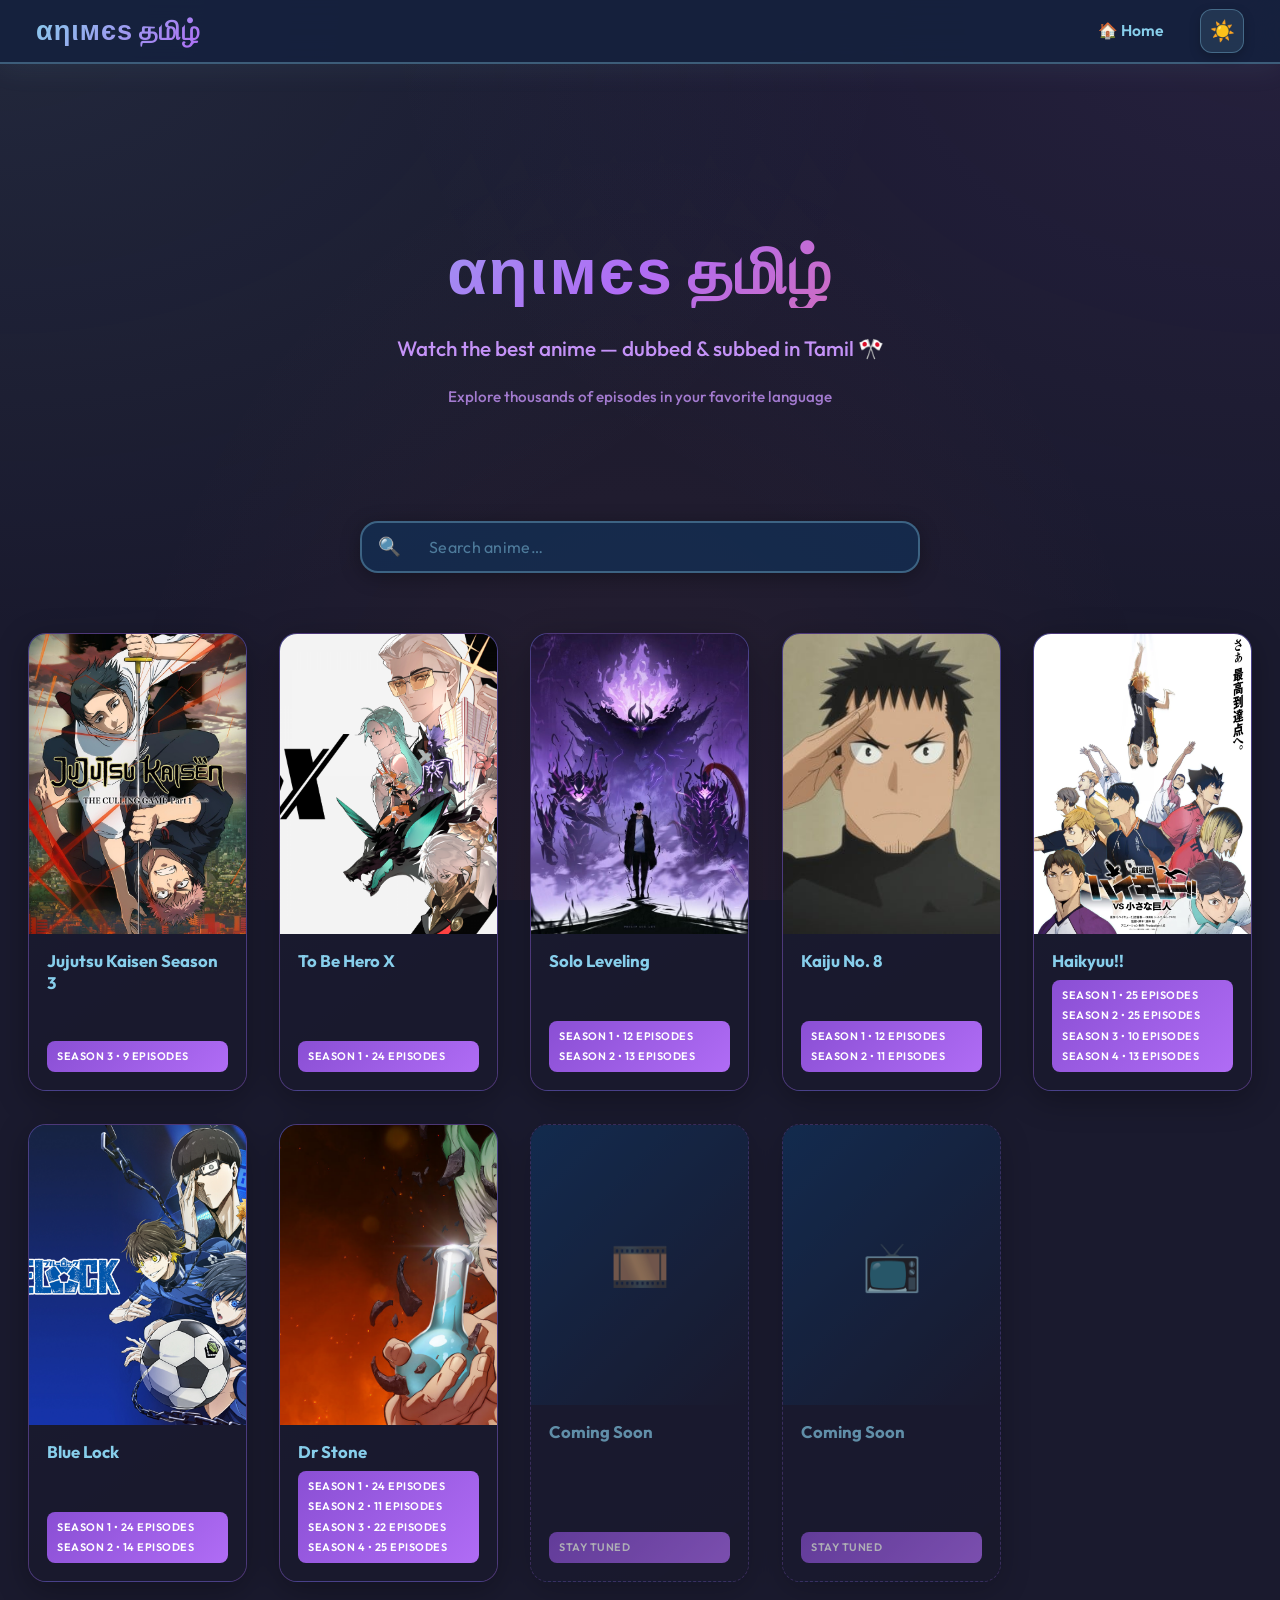
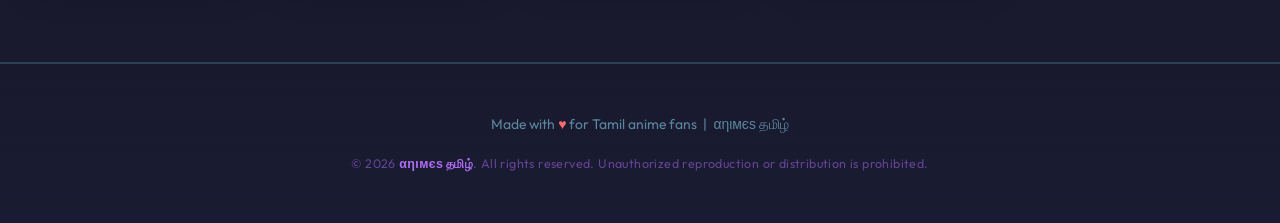
==== commit 8b1808de: "5" ====
--- a/index.html
+++ b/index.html
@@ -1,302 +1,249 @@
-<!DOCTYPE html>
-<html lang="en">
-
-<head>
-  <meta charset="UTF-8">
-  <meta name="viewport" content="width=device-width, initial-scale=1.0">
-  <title>αηιмєѕ தமிழ் — Stream Anime in Tamil</title>
-
-  <meta name="google-site-verification" content="Bs-zn-4_h5NOEnhNXeSkznOBG7yhEcJbRddoLscS0Bg" />
-
-  <meta name="description" content="Welcome to αηιмєѕ தமிழ். Watch your favourite anime dubbed & subbed in Tamil.">
-  <link rel="stylesheet" href="style.css">
-  <style>
-    .home-container {
-      display: flex;
-      flex-direction: column;
-      justify-content: center;
-      align-items: center;
-      min-height: calc(100vh - 200px);
-      text-align: center;
-      padding: 40px 20px;
-    }
-
-    .home-hero {
-      max-width: 800px;
-    }
-
-    .home-hero h1 {
-      font-size: 4rem;
-      margin-bottom: 20px;
-      color: var(--accent-color, #ff6b6b);
-      text-shadow: 2px 2px 4px rgba(0, 0, 0, 0.3);
-      font-weight: 900;
-    }
-
-    .home-hero p {
-      font-size: 1.4rem;
-      margin-bottom: 15px;
-      color: var(--text-color, #fff);
-      line-height: 1.6;
-    }
-
-    .home-subtitle {
-      font-size: 1.1rem;
-      color: var(--text-secondary, #b0b0b0);
-      margin-bottom: 40px;
-      font-weight: 300;
-    }
-
-    .features {
-      display: flex;
-      justify-content: center;
-      gap: 30px;
-      flex-wrap: wrap;
-      margin-bottom: 50px;
-      margin-top: 30px;
-    }
-
-    .feature {
-      flex: 1;
-      min-width: 200px;
-      max-width: 250px;
-    }
-
-    .feature-icon {
-      font-size: 2.5rem;
-      margin-bottom: 10px;
-    }
-
-    .feature h3 {
-      font-size: 1.1rem;
-      margin-bottom: 8px;
-      color: var(--accent-color, #ff6b6b);
-    }
-
-    .feature p {
-      font-size: 0.95rem;
-      color: var(--text-secondary, #b0b0b0);
-    }
-
-    .watch-btn {
-      display: inline-block;
-      padding: 18px 60px;
-      font-size: 1.2rem;
-      font-weight: 700;
-      background: linear-gradient(135deg, #ff6b6b, #ff5252);
-      color: white;
-      text-decoration: none;
-      border-radius: 50px;
-      transition: all 0.3s ease;
-      box-shadow: 0 10px 30px rgba(255, 107, 107, 0.3);
-      border: none;
-      cursor: pointer;
-    }
-
-    .watch-btn:hover {
-      transform: translateY(-3px);
-      box-shadow: 0 15px 40px rgba(255, 107, 107, 0.4);
-      background: linear-gradient(135deg, #ff5252, #ff3838);
-    }
-
-    .watch-btn:active {
-      transform: translateY(-1px);
-    }
-
-    /* SEO Content Styles */
-    .seo-content {
-      max-width: 900px;
-      margin: 60px auto;
-      padding: 0 20px;
-      text-align: left;
-    }
-
-    .seo-content h2 {
-      font-size: 2rem;
-      color: var(--text-color, #fff);
-      margin-bottom: 20px;
-      margin-top: 40px;
-      font-weight: 700;
-      border-bottom: 2px solid var(--accent-color, #ff6b6b);
-      padding-bottom: 10px;
-    }
-
-    .seo-content p {
-      font-size: 1rem;
-      line-height: 1.8;
-      color: var(--text-secondary, #b0b0b0);
-      margin-bottom: 15px;
-    }
-
-    .seo-content h3 {
-      font-size: 1.3rem;
-      color: var(--accent-color, #ff6b6b);
-      margin-top: 30px;
-      margin-bottom: 15px;
-      font-weight: 600;
-    }
-
-    .seo-list {
-      list-style: none;
-      padding: 0;
-    }
-
-    .seo-list li {
-      font-size: 0.95rem;
-      color: var(--text-secondary, #b0b0b0);
-      margin-bottom: 10px;
-      padding-left: 25px;
-      position: relative;
-    }
-
-    .seo-list li:before {
-      content: "✓";
-      position: absolute;
-      left: 0;
-      color: var(--accent-color, #ff6b6b);
-      font-weight: bold;
-    }
-  </style>
-  <script>/* apply saved theme before paint to prevent flash */
-    (function () { var t = localStorage.getItem('animeTheme') || 'dark'; document.documentElement.setAttribute('data-theme', t); })();
-  </script>
-</head>
-
-<body>
-
-  <!-- NAVBAR -->
-  <nav class="navbar">
-    <a href="main.html" class="logo">αηιмєѕ தமிழ்</a>
-    <button class="hamburger" id="hamburger" aria-label="Toggle menu" aria-expanded="false">
-      <span></span>
-      <span></span>
-      <span></span>
-    </button>
-    <ul class="nav-links" id="navLinks">
-      <li><a href="main.html">🏠 Home</a></li>
-    </ul>
-    <button class="theme-toggle" id="themeToggle" aria-label="Toggle light/dark theme" title="Toggle theme">☀️</button>
-  </nav>
-
-  <!-- PAGE CONTENT -->
-  <div class="page-wrapper">
-    <div class="home-container">
-      <div class="home-hero">
-        <h1>αηιмєѕ தமிழ்</h1>
-        <p>Your Gateway to Anime in Tamil</p>
-        <p class="home-subtitle">Watch premium anime dubbed & subbed in Tamil for free. Join thousands of anime fans today!</p>
-
-        <div class="features">
-          <div class="feature">
-            <div class="feature-icon">🎬</div>
-            <h3>Premium Quality</h3>
-            <p>High-definition streaming with crystal clear audio</p>
-          </div>
-          <div class="feature">
-            <div class="feature-icon">🌍</div>
-            <h3>Tamil Language</h3>
-            <p>Dubbed and subbed content in Tamil</p>
-          </div>
-          <div class="feature">
-            <div class="feature-icon">📺</div>
-            <h3>Latest Episodes</h3>
-            <p>New episodes added regularly</p>
-          </div>
-        </div>
-
-        <a href="index.html" class="watch-btn">▶️ Watch Now</a>
-      </div>
-    </div>
-
-    <!-- SEO CONTENT SECTION -->
-    <section class="seo-content">
-      <h2>Watch Tamil Anime Online - Free Streaming</h2>
-      
-      <p>
-        Welcome to <strong>αηιмєѕ தமிழ்</strong> - your ultimate destination to watch Tamil dubbed anime online for free. We provide premium quality streaming of popular anime series in the Tamil language. Whether you're a fan of action-packed adventures, thrilling dramas, or heartwarming stories, our extensive collection has something for everyone.
-      </p>
-
-      <p>
-        Our platform offers a seamless streaming experience with high-definition video quality and crystal-clear Tamil audio. Discover your favorite anime like <strong>Naruto, One Piece, Jujutsu Kaisen, Solo Leveling, Blue Lock, Dr Stone, Haikyuu!!, Kaiju No. 8</strong>, and many more, all available in Tamil language with proper dubbing and subtitles.
-      </p>
-
-      <h3>Why Choose αηιмєѕ தமிழ்?</h3>
-      <ul class="seo-list">
-        <li>Free streaming of latest anime episodes in Tamil</li>
-        <li>High-definition quality with perfect audio synchronization</li>
-        <li>Regularly updated with new episodes and series</li>
-        <li>User-friendly interface for easy navigation</li>
-        <li>Available on all devices - desktop, tablet, and mobile</li>
-        <li>No subscription fees or hidden charges</li>
-      </ul>
-
-      <h2>Best Tamil Anime Streaming Platform</h2>
-      <p>
-        αηιмєѕ தமிழ் is dedicated to bringing the world of anime to Tamil-speaking audiences. We understand the passion and love that anime fans have, and we're committed to providing the best viewing experience possible. Our extensive library includes trending anime, classic favorites, and the latest releases, all dubbed and subtitled in Tamil.
-      </p>
-
-      <h3>Popular Anime Available in Tamil</h3>
-      <ul class="seo-list">
-        <li>Jujutsu Kaisen - Action-packed supernatural battles</li>
-        <li>Solo Leveling - Thrilling fantasy adventure</li>
-        <li>Blue Lock - Intense sports anime with unique gameplay</li>
-        <li>Dr Stone - Science-based survival story</li>
-        <li>Kaiju No. 8 - Epic monster-fighting action</li>
-        <li>Haikyuu!! - Inspiring volleyball championship series</li>
-        <li>To Be Hero X - Adventure comedy animation</li>
-      </ul>
-
-      <h2>Smooth Streaming & Latest Episodes</h2>
-      <p>
-        Experience uninterrupted anime streaming with our optimized platform. We ensure that every episode is available in the highest quality possible, with proper Tamil dubbing and subtitles. New episodes are added regularly to keep you updated with the latest anime releases. Join thousands of Tamil anime fans who enjoy our platform daily.
-      </p>
-
-      <h3>How to Get Started?</h3>
-      <p>
-        Simply click the "Watch Now" button above to explore our complete collection of Tamil anime. Browse through our categories, use our search feature to find your favorite series, and start streaming immediately. No registration required - just click and enjoy!
-      </p>
-    </section>
-  </div>
-
-  <!-- FOOTER -->
-  <footer>
-    <p>Made with <span>♥</span> for Tamil anime fans &nbsp;|&nbsp; αηιмєѕ தமிழ்</p>
-    <p class="copyright">&copy; 2026 <span class="copy-brand">αηιмєѕ தமிழ்</span>. All rights reserved. Unauthorized
-      reproduction or distribution is prohibited.</p>
-  </footer>
-
-  <script>
-    // ─── Hamburger menu ──────────────────────────────────────────────────────
-    const hamburger = document.getElementById('hamburger');
-    const navLinks = document.getElementById('navLinks');
-    
-    hamburger.addEventListener('click', function () {
-      navLinks.classList.toggle('active');
-      hamburger.classList.toggle('active');
-      hamburger.setAttribute('aria-expanded', navLinks.classList.contains('active'));
-    });
-
-    // Close menu when a link is clicked
-    navLinks.querySelectorAll('a').forEach(link => {
-      link.addEventListener('click', function () {
-        navLinks.classList.remove('active');
-        hamburger.classList.remove('active');
-        hamburger.setAttribute('aria-expanded', false);
-      });
-    });
-
-    // ─── Theme toggle ────────────────────────────────────────────────────────
-    var themeBtn = document.getElementById('themeToggle');
-    var htmlEl = document.documentElement;
-    themeBtn.textContent = htmlEl.getAttribute('data-theme') === 'light' ? '🌙' : '☀️';
-    themeBtn.addEventListener('click', function () {
-      var next = htmlEl.getAttribute('data-theme') === 'light' ? 'dark' : 'light';
-      htmlEl.setAttribute('data-theme', next);
-      localStorage.setItem('animeTheme', next);
-      themeBtn.textContent = next === 'light' ? '🌙' : '☀️';
-    });
-  </script>
-
-</body>
-
-</html>
+<!DOCTYPE html>
+<html lang="en">
+
+<head>
+  <meta charset="UTF-8">
+  <meta name="viewport" content="width=device-width, initial-scale=1.0, viewport-fit=cover">
+  <meta name="apple-mobile-web-app-capable" content="yes">
+  <meta name="apple-mobile-web-app-status-bar-style" content="black-translucent">
+  <meta name="apple-mobile-web-app-title" content="αηιмєѕ தமிழ்">
+  <meta name="theme-color" content="#1a1a2e">
+
+  <meta name="google-site-verification" content="Bs-zn-4_h5NOEnhNXeSkznOBG7yhEcJbRddoLscS0Bg" />
+
+  
+  <title>αηιмєѕ தமிழ் — Stream Anime in Tamil</title>
+  <meta name="description"
+    content="Watch your favourite anime dubbed & subbed in Tamil. High-quality streaming for free.">
+  <link rel="stylesheet" href="style.css">
+  <script>/* apply saved theme before paint to prevent flash */
+    (function () { var t = localStorage.getItem('animeTheme') || 'dark'; document.documentElement.setAttribute('data-theme', t); })();
+  </script>
+</head>
+
+<body>
+
+  <!-- NAVBAR -->
+  <nav class="navbar">
+    <a href="index.html" class="logo">αηιмєѕ தமிழ்</a>
+    <button class="hamburger" id="hamburger" aria-label="Toggle menu" aria-expanded="false">
+      <span></span>
+      <span></span>
+      <span></span>
+    </button>
+    <ul class="nav-links" id="navLinks">
+      <li><a href="index.html">🏠 Home</a></li>
+    </ul>
+    <button class="theme-toggle" id="themeToggle" aria-label="Toggle light/dark theme" title="Toggle theme">☀️</button>
+  </nav>
+
+  <!-- PAGE CONTENT -->
+  <div class="page-wrapper">
+
+    <!-- HERO SECTION -->
+    <section class="hero">
+      <h1>αηιмєѕ தமிழ்</h1>
+      <p>Watch the best anime — dubbed &amp; subbed in Tamil 🎌</p>
+      <p class="hero-subtitle">Explore thousands of episodes in your favorite language</p>
+    </section>
+
+    <!-- SEARCH BAR -->
+    <div class="search-wrap">
+      <div class="search-box">
+        <span class="search-icon">🔍</span>
+        <input type="text" id="animeSearch" class="search-input" placeholder="Search anime…" autocomplete="off"
+          spellcheck="false">
+        <button class="search-clear" id="searchClear" title="Clear" aria-label="Clear search">✕</button>
+      </div>
+      <p class="search-no-results" id="searchNoResults">
+        No anime found for "<span id="searchQuery"></span>" 😢
+      </p>
+    </div>
+
+    <!-- ANIME GRID -->
+    <div class="anime-grid" id="animeGrid">
+
+      <a href="JJKS3.html" class="anime-card">
+        <img src="jjks3.jpg" alt="Jujutsu Kaisen Season 3 cover" loading="lazy" decoding="async">
+        <div class="card-body">
+          <div class="card-title">Jujutsu Kaisen Season 3</div>
+          <span class="card-badge">Season 3 • 9 Episodes</span>
+        </div>
+      </a>
+
+      <a href="TBH X.html" class="anime-card">
+        <img src="tbhx.png" alt="To Be Hero X cover" loading="lazy" decoding="async">
+        <div class="card-body">
+          <div class="card-title">To Be Hero X</div>
+          <span class="card-badge">Season 1 • 24 Episodes</span>
+        </div>
+      </a>
+
+      <a href="sololeveling.html" class="anime-card">
+        <img src="solo leveling.jpg" alt="Solo Leveling cover" loading="lazy" decoding="async">
+        <div class="card-body">
+          <div class="card-title">Solo Leveling</div>
+          <div class="card-badge">
+            <div>Season 1 • 12 Episodes</div>
+            <div>Season 2 • 13 Episodes</div>
+          </div>
+        </div>
+      </a>
+
+      <a href="kaijuno 8.html" class="anime-card">
+        <img src="kaiju.jpg" alt="Kaiju No. 8 cover" loading="lazy" decoding="async">
+        <div class="card-body">
+          <div class="card-title">Kaiju No. 8</div>
+          <div class="card-badge">
+            <div>Season 1 • 12 Episodes</div>
+            <div>Season 2 • 11 Episodes</div>
+          </div>
+        </div>
+      </a>
+
+
+      <a href="Haikyuu.html" class="anime-card">
+        <img src="haikyuu.webp" alt="Haikyuu!! cover" loading="lazy" decoding="async">
+        <div class="card-body">
+          <div class="card-title">Haikyuu!!</div>
+          <div class="card-badge">
+            <div>Season 1 • 25 Episodes</div>
+            <div>Season 2 • 25 Episodes</div>
+            <div>Season 3 • 10 Episodes</div>
+            <div>Season 4 • 13 Episodes</div>
+          </div>
+        </div>
+      </a>
+
+
+      <a href="Blue Lock.html" class="anime-card">
+        <img src="bluelock.jpg" alt="Blue Lock cover" loading="lazy" decoding="async">
+        <div class="card-body">
+          <div class="card-title">Blue Lock</div>
+          <div class="card-badge">
+            <div>Season 1 • 24 Episodes</div>
+            <div>Season 2 • 14 Episodes</div>
+          </div>
+        </div>
+      </a>
+
+      <a href="Dr Stone.html" class="anime-card">
+        <img src="Drstone.jpg" alt="Dr Stone cover" loading="lazy" decoding="async">
+        <div class="card-body">
+          <div class="card-title">Dr Stone</div>
+          <div class="card-badge">
+            <div>Season 1 • 24 Episodes</div>
+            <div>Season 2 • 11 Episodes</div>
+            <div>Season 3 • 22 Episodes</div>
+            <div>Season 4 • 25 Episodes</div>
+
+          </div>
+        </div>
+      </a>
+
+
+      <!-- Placeholder cards (add more shows here) -->
+      <div class="anime-card coming-soon">
+        <div class="coming-soon-placeholder">
+          <span class="coming-soon-emoji">🎞️</span>
+        </div>
+        <div class="card-body">
+          <div class="card-title coming-soon-title-purple">Coming Soon</div>
+          <span class="card-badge">Stay Tuned</span>
+        </div>
+      </div>
+
+      <div class="anime-card coming-soon">
+        <div class="coming-soon-placeholder">
+          <span class="coming-soon-emoji delay">📺</span>
+        </div>
+        <div class="card-body">
+          <div class="card-title coming-soon-title-red">Coming Soon</div>
+          <span class="card-badge">Stay Tuned</span>
+        </div>
+      </div>
+
+    </div>
+  </div>
+
+  <!-- FOOTER -->
+  <footer>
+    <p>Made with <span>♥</span> for Tamil anime fans &nbsp;|&nbsp; αηιмєѕ தமிழ்</p>
+    <p class="copyright">&copy; 2026 <span class="copy-brand">αηιмєѕ தமிழ்</span>. All rights reserved. Unauthorized
+      reproduction or distribution is prohibited.</p>
+  </footer>
+
+  <script>
+    const searchInput = document.getElementById('animeSearch');
+    const searchClear = document.getElementById('searchClear');
+    const noResults = document.getElementById('searchNoResults');
+    const searchQuery = document.getElementById('searchQuery');
+
+    // Only real anime cards (those with an href) are searchable
+    const cards = Array.from(document.querySelectorAll('#animeGrid .anime-card[href]'));
+
+    function filterCards() {
+      const q = searchInput.value.trim().toLowerCase();
+      searchClear.style.display = q ? 'flex' : 'none';
+
+      let visibleCount = 0;
+      cards.forEach(card => {
+        const title = card.querySelector('.card-title')?.textContent.toLowerCase() || '';
+        const match = title.includes(q);
+        card.style.display = match ? '' : 'none';
+        if (match) visibleCount++;
+      });
+
+      if (q && visibleCount === 0) {
+        noResults.style.display = 'block';
+        searchQuery.textContent = searchInput.value.trim();
+      } else {
+        noResults.style.display = 'none';
+      }
+    }
+
+    searchInput.addEventListener('input', filterCards);
+
+    searchClear.addEventListener('click', () => {
+      searchInput.value = '';
+      searchInput.focus();
+      filterCards();
+    });
+
+    // Initialise
+    filterCards();
+
+    // ─── Hamburger menu ──────────────────────────────────────────────────────
+    const hamburger = document.getElementById('hamburger');
+    const navLinks = document.getElementById('navLinks');
+    
+    hamburger.addEventListener('click', function () {
+      navLinks.classList.toggle('active');
+      hamburger.classList.toggle('active');
+      hamburger.setAttribute('aria-expanded', navLinks.classList.contains('active'));
+    });
+
+    // Close menu when a link is clicked
+    navLinks.querySelectorAll('a').forEach(link => {
+      link.addEventListener('click', function () {
+        navLinks.classList.remove('active');
+        hamburger.classList.remove('active');
+        hamburger.setAttribute('aria-expanded', false);
+      });
+    });
+
+    // ─── Theme toggle ────────────────────────────────────────────────────────
+    var themeBtn = document.getElementById('themeToggle');
+    var htmlEl = document.documentElement;
+    themeBtn.textContent = htmlEl.getAttribute('data-theme') === 'light' ? '🌙' : '☀️';
+    themeBtn.addEventListener('click', function () {
+      var next = htmlEl.getAttribute('data-theme') === 'light' ? 'dark' : 'light';
+      htmlEl.setAttribute('data-theme', next);
+      localStorage.setItem('animeTheme', next);
+      themeBtn.textContent = next === 'light' ? '🌙' : '☀️';
+    });
+  </script>
+
+</body>
+
+</html>
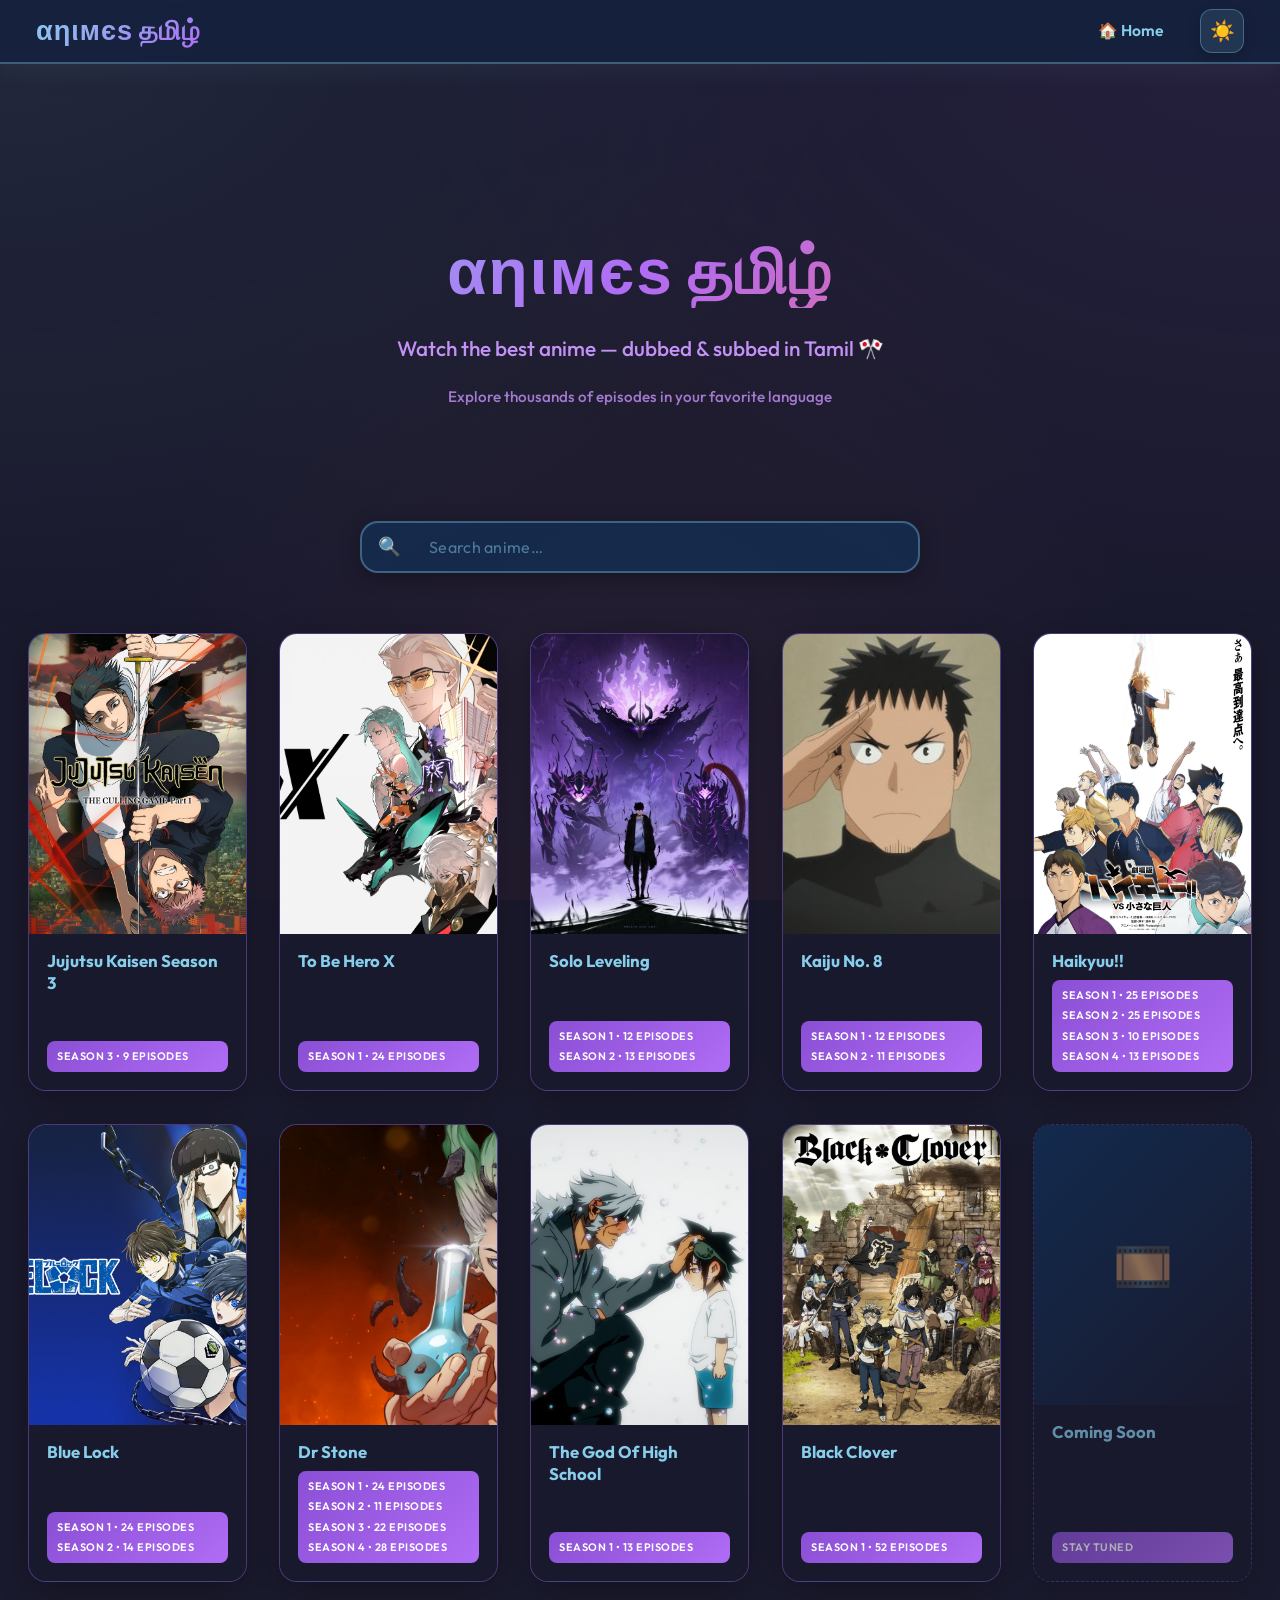
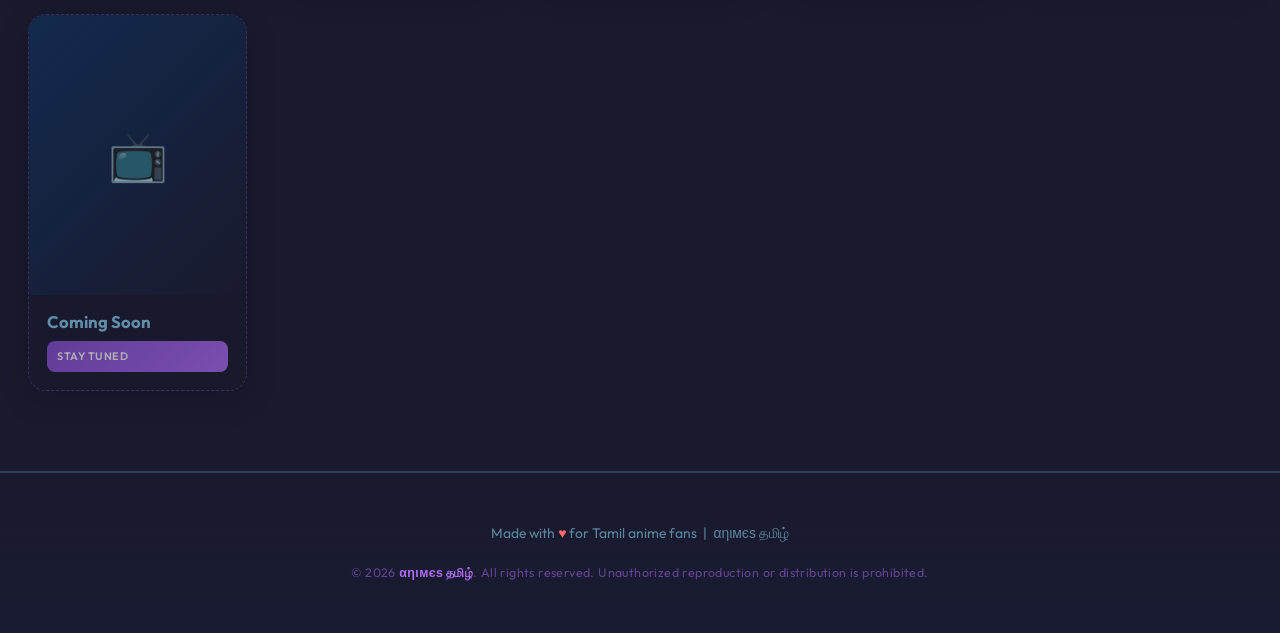
==== commit f10b7d60: "6 with new animes" ====
--- a/index.html
+++ b/index.html
@@ -135,11 +135,35 @@
             <div>Season 1 • 24 Episodes</div>
             <div>Season 2 • 11 Episodes</div>
             <div>Season 3 • 22 Episodes</div>
-            <div>Season 4 • 25 Episodes</div>
-
-          </div>
-        </div>
-      </a>
+            <div>Season 4 • 28 Episodes</div>
+
+          </div>
+        </div>
+      </a>
+
+
+      <a href="The God Of High School.html" class="anime-card">
+        <img src="GOHS.jpg" alt="The God Of High School cover" loading="lazy" decoding="async">
+        <div class="card-body">
+          <div class="card-title">The God Of High School</div>
+          <div class="card-badge">
+            <div>Season 1 • 13 Episodes</div>
+          </div>
+        </div>
+      </a>
+
+      <a href="Black Clover.html" class="anime-card">
+        <img src="Black Clover.jpg" alt="Black Clover cover" loading="lazy" decoding="async">
+        <div class="card-body">
+          <div class="card-title">Black Clover</div>
+          <div class="card-badge">
+            <div>Season 1 • 52 Episodes</div>
+          </div>
+        </div>
+      </a>
+
+
+
 
 
       <!-- Placeholder cards (add more shows here) -->
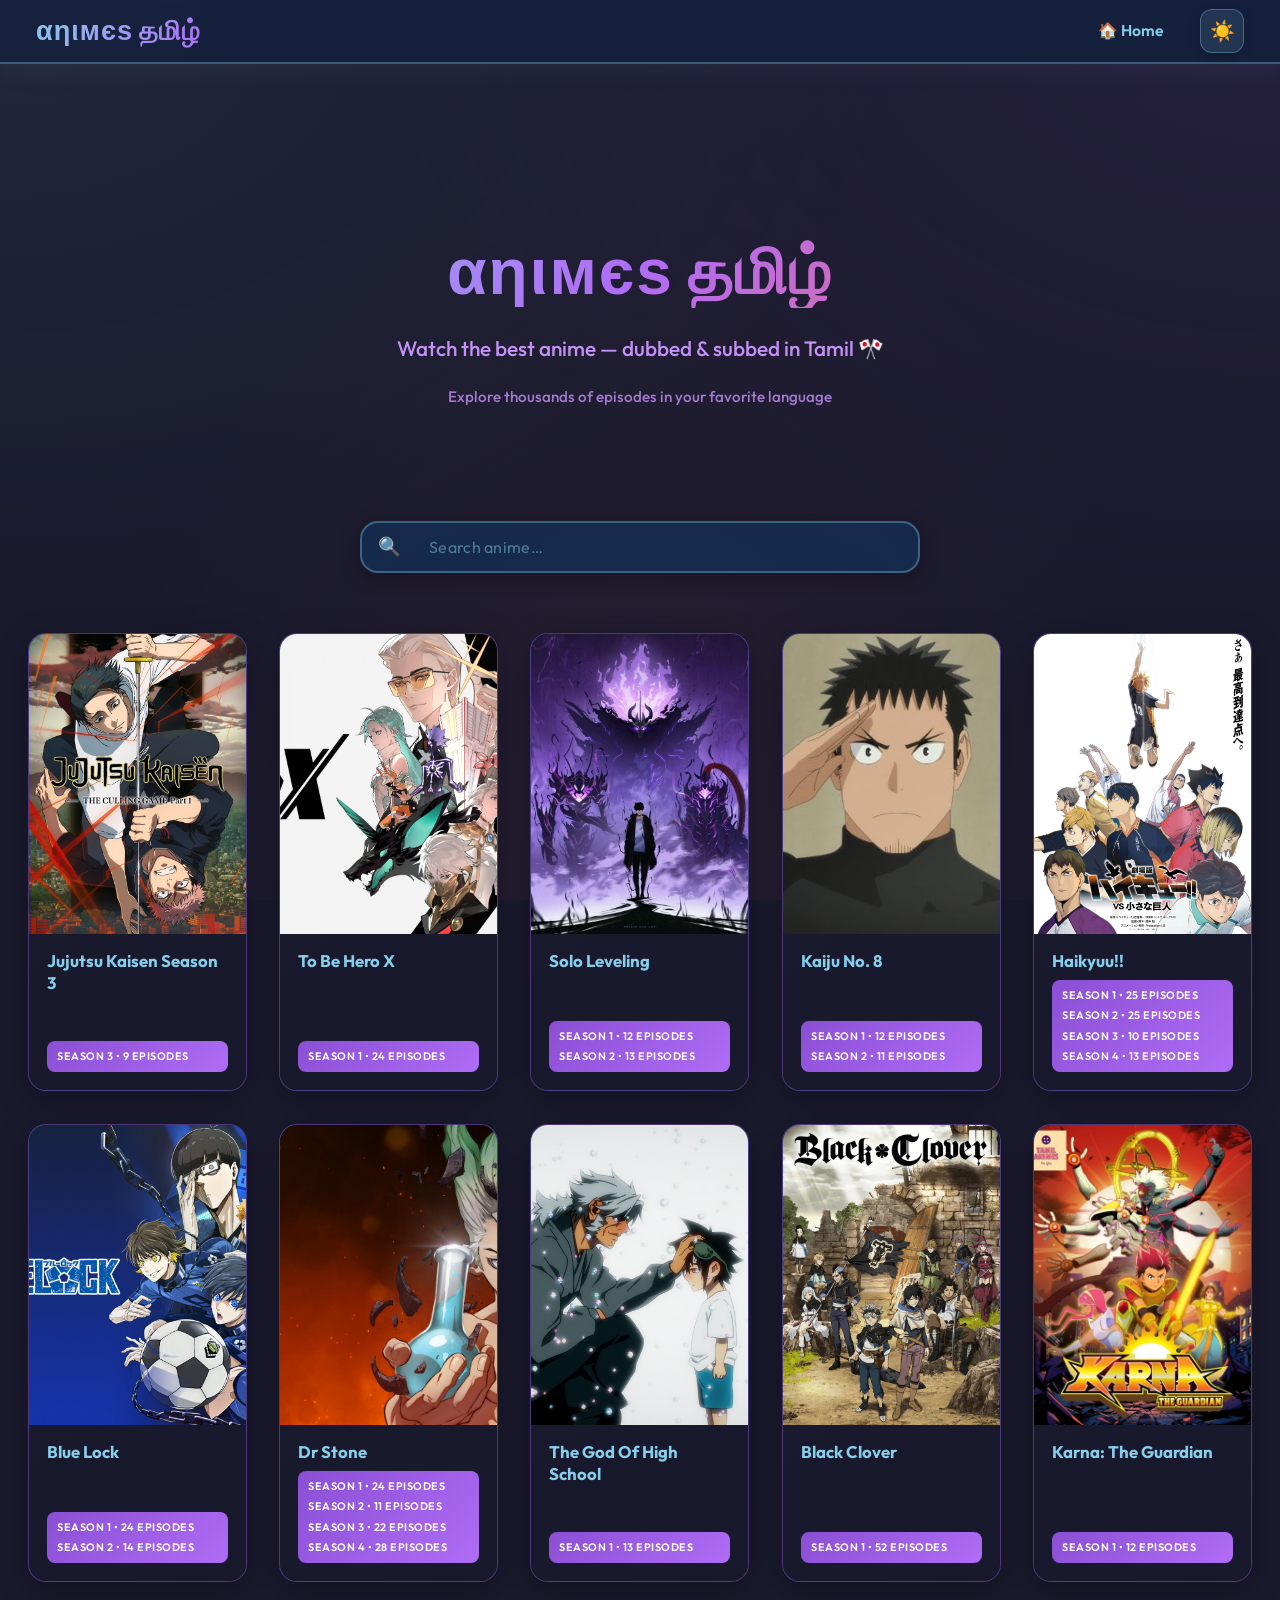
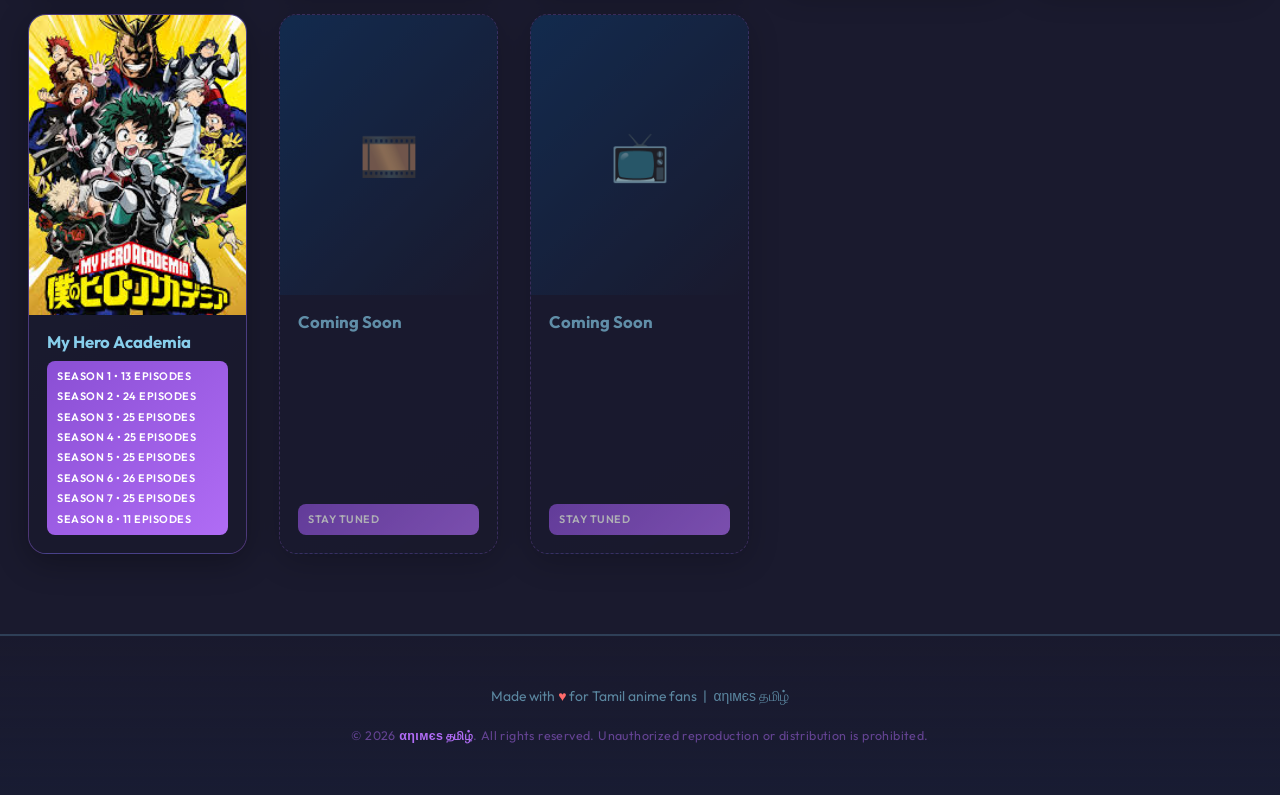
==== commit f709d812: "COMMIT 9 With new animes" ====
--- a/index.html
+++ b/index.html
@@ -18,6 +18,15 @@
   <link rel="stylesheet" href="style.css">
   <script>/* apply saved theme before paint to prevent flash */
     (function () { var t = localStorage.getItem('animeTheme') || 'dark'; document.documentElement.setAttribute('data-theme', t); })();
+  </script>
+  <!-- Firebase env vars (local) -->
+  <script src="env-config.js"></script>
+  <!-- Auth guard: redirect to login if not signed in -->
+  <script type="module">
+    import { auth, onAuthStateChanged } from './firebase-config.js';
+    onAuthStateChanged(auth, (user) => {
+      if (!user) window.location.href = 'login.html';
+    });
   </script>
 </head>
 
@@ -35,6 +44,27 @@
       <li><a href="index.html">🏠 Home</a></li>
     </ul>
     <button class="theme-toggle" id="themeToggle" aria-label="Toggle light/dark theme" title="Toggle theme">☀️</button>
+    <!-- Nav user / profile dropdown -->
+    <div class="nav-user" id="navUser" style="display:none;">
+      <div class="nav-profile" id="navProfile">
+        <img class="nav-avatar" id="navAvatarImg" src="" alt="" style="display:none;">
+        <div class="nav-avatar-initial" id="navAvatarInitial" style="display:none;"></div>
+        <span class="nav-username" id="navUsername"></span>
+        <span class="nav-profile-chevron">▼</span>
+        <div class="profile-dropdown" id="profileDropdown">
+          <div class="profile-dropdown-header">
+            <img class="dropdown-avatar" id="dropdownAvatarImg" src="" alt="" style="display:none;">
+            <div class="dropdown-avatar-initial" id="dropdownAvatarInitial" style="display:none;"></div>
+            <div class="dropdown-user-info">
+              <div class="dropdown-name" id="dropdownName"></div>
+              <div class="dropdown-email" id="dropdownEmail"></div>
+            </div>
+          </div>
+          <hr class="dropdown-divider">
+          <button class="dropdown-item" id="navLogout">🚪 Sign Out</button>
+        </div>
+      </div>
+    </div>
   </nav>
 
   <!-- PAGE CONTENT -->
@@ -162,6 +192,33 @@
         </div>
       </a>
 
+      <a href="Karna_The_Guardian.html" class="anime-card">
+        <img src="karna.jpg" alt="Karna: The Guardian cover" loading="lazy" decoding="async">
+        <div class="card-body">
+          <div class="card-title">Karna: The Guardian</div>
+          <div class="card-badge">
+            <div>Season 1 • 12 Episodes</div>
+          </div>
+        </div>
+      </a>
+
+      <a href="MyHeroAcademia.html" class="anime-card">
+        <img src="MHA.jfif" alt="My Hero Academia cover" loading="lazy" decoding="async">
+        <div class="card-body">
+          <div class="card-title">My Hero Academia</div>
+          <div class="card-badge">
+            <div>Season 1 • 13 Episodes</div>
+            <div>Season 2 • 24 Episodes</div>
+            <div>Season 3 • 25 Episodes</div>
+            <div>Season 4 • 25 Episodes</div>
+            <div>Season 5 • 25 Episodes</div>
+            <div>Season 6 • 26 Episodes</div>
+            <div>Season 7 • 25 Episodes</div>
+            <div>Season 8 • 11 Episodes</div>
+          </div>
+        </div>
+      </a>
+
 
 
 
@@ -268,6 +325,58 @@
     });
   </script>
 
+  <!-- Auth: profile dropdown -->
+  <script type="module">
+    import { auth, onAuthStateChanged, signOut } from './firebase-config.js';
+    const navUser            = document.getElementById('navUser');
+    const navProfile         = document.getElementById('navProfile');
+    const navUsername        = document.getElementById('navUsername');
+    const navAvatarImg       = document.getElementById('navAvatarImg');
+    const navAvatarInitial   = document.getElementById('navAvatarInitial');
+    const dropdownAvatarImg  = document.getElementById('dropdownAvatarImg');
+    const dropdownAvatarInit = document.getElementById('dropdownAvatarInitial');
+    const dropdownName       = document.getElementById('dropdownName');
+    const dropdownEmail      = document.getElementById('dropdownEmail');
+    const profileDropdown    = document.getElementById('profileDropdown');
+    const navLogout          = document.getElementById('navLogout');
+
+    onAuthStateChanged(auth, (user) => {
+      if (!user) return;
+      navUser.style.display = 'flex';
+      const name    = user.displayName || user.email.split('@')[0];
+      const initial = name.charAt(0).toUpperCase();
+      navUsername.textContent  = name;
+      dropdownName.textContent  = name;
+      dropdownEmail.textContent = user.email || '';
+      if (user.photoURL) {
+        navAvatarImg.src = user.photoURL;  navAvatarImg.style.display = 'block';
+        navAvatarInitial.style.display = 'none';
+        dropdownAvatarImg.src = user.photoURL; dropdownAvatarImg.style.display = 'block';
+        dropdownAvatarInit.style.display = 'none';
+      } else {
+        navAvatarInitial.textContent = initial; navAvatarInitial.style.display = 'flex';
+        navAvatarImg.style.display = 'none';
+        dropdownAvatarInit.textContent = initial; dropdownAvatarInit.style.display = 'flex';
+        dropdownAvatarImg.style.display = 'none';
+      }
+    });
+
+    navProfile.addEventListener('click', (e) => {
+      e.stopPropagation();
+      navProfile.classList.toggle('open');
+      profileDropdown.classList.toggle('open');
+    });
+
+    document.addEventListener('click', () => {
+      navProfile.classList.remove('open');
+      profileDropdown.classList.remove('open');
+    });
+
+    navLogout.addEventListener('click', () => {
+      signOut(auth).then(() => { window.location.href = 'login.html'; });
+    });
+  </script>
+
 </body>
 
 </html>
--- a/style.css
+++ b/style.css
@@ -1847,4 +1847,343 @@
 html[data-theme="light"] ::-webkit-scrollbar-track { background: #eaf5ff; }
 html[data-theme="light"] ::-webkit-scrollbar-thumb {
   background: linear-gradient(180deg, var(--sky-blue), var(--purple));
-}+}
+
+/* ===== NAV USER / PROFILE DROPDOWN (Firebase Auth) ===== */
+.nav-user {
+  display: flex;
+  align-items: center;
+  flex-shrink: 0;
+}
+
+/* Clickable profile pill */
+.nav-profile {
+  position: relative;
+  display: flex;
+  align-items: center;
+  gap: 8px;
+  padding: 5px 10px 5px 5px;
+  border-radius: 30px;
+  border: 1.5px solid var(--border-sky);
+  cursor: pointer;
+  transition: background 0.2s, border-color 0.2s, box-shadow 0.2s;
+  user-select: none;
+}
+
+.nav-profile:hover {
+  background: rgba(135, 206, 235, 0.1);
+  border-color: var(--sky-blue);
+  box-shadow: 0 0 14px rgba(135, 206, 235, 0.15);
+}
+
+/* Hidden display utilities for nav elements */
+#navUser,
+#navAvatarImg,
+#navAvatarInitial,
+#dropdownAvatarImg,
+#dropdownAvatarInitial {
+  display: none;
+}
+
+/* Avatar image (Google photo) */
+.nav-avatar {
+  width: 32px;
+  height: 32px;
+  border-radius: 50%;
+  object-fit: cover;
+  flex-shrink: 0;
+  border: 2px solid var(--sky-blue);
+}
+
+/* Avatar initial (fallback) */
+.nav-avatar-initial {
+  width: 32px;
+  height: 32px;
+  border-radius: 50%;
+  background: linear-gradient(135deg, var(--sky-blue-dark), var(--purple-dark));
+  color: #fff;
+  font-size: 0.82rem;
+  font-weight: 800;
+  text-transform: uppercase;
+  display: flex;
+  align-items: center;
+  justify-content: center;
+  flex-shrink: 0;
+  border: 2px solid var(--sky-blue);
+  box-shadow: 0 0 10px rgba(135, 206, 235, 0.3);
+}
+
+.nav-username {
+  font-size: 0.85rem;
+  color: var(--sky-blue);
+  font-weight: 600;
+  max-width: 110px;
+  overflow: hidden;
+  text-overflow: ellipsis;
+  white-space: nowrap;
+}
+
+/* Chevron arrow */
+.nav-profile-chevron {
+  font-size: 0.6rem;
+  color: var(--sky-blue);
+  transition: transform 0.25s ease;
+  margin-left: -2px;
+  flex-shrink: 0;
+}
+
+.nav-profile.open .nav-profile-chevron {
+  transform: rotate(180deg);
+}
+
+/* ── Dropdown card ── */
+.profile-dropdown {
+  display: none;
+  position: absolute;
+  top: calc(100% + 12px);
+  right: 0;
+  min-width: 230px;
+  background: var(--bg-secondary);
+  border: 1.5px solid var(--border-sky);
+  border-radius: 16px;
+  box-shadow: 0 16px 48px rgba(0, 0, 0, 0.45), 0 0 0 1px rgba(135, 206, 235, 0.06);
+  overflow: hidden;
+  z-index: 500;
+  animation: dropdownFadeIn 0.18s ease;
+}
+
+.profile-dropdown.open { display: block; }
+
+@keyframes dropdownFadeIn {
+  from { opacity: 0; transform: translateY(-8px) scale(0.97); }
+  to   { opacity: 1; transform: translateY(0)   scale(1);    }
+}
+
+/* Dropdown header (avatar + name/email) */
+.profile-dropdown-header {
+  display: flex;
+  align-items: center;
+  gap: 12px;
+  padding: 16px;
+  background: rgba(135, 206, 235, 0.05);
+  border-bottom: 1px solid var(--border-sky);
+}
+
+.dropdown-avatar {
+  width: 46px;
+  height: 46px;
+  border-radius: 50%;
+  object-fit: cover;
+  flex-shrink: 0;
+  border: 2.5px solid var(--sky-blue);
+  box-shadow: 0 0 12px rgba(135, 206, 235, 0.25);
+}
+
+.dropdown-avatar-initial {
+  width: 46px;
+  height: 46px;
+  border-radius: 50%;
+  background: linear-gradient(135deg, var(--sky-blue-dark), var(--purple-dark));
+  color: #fff;
+  font-size: 1.15rem;
+  font-weight: 800;
+  text-transform: uppercase;
+  display: flex;
+  align-items: center;
+  justify-content: center;
+  flex-shrink: 0;
+  border: 2.5px solid var(--sky-blue);
+  box-shadow: 0 0 14px rgba(135, 206, 235, 0.3);
+}
+
+.dropdown-user-info {
+  display: flex;
+  flex-direction: column;
+  min-width: 0;
+}
+
+.dropdown-name {
+  font-size: 0.92rem;
+  font-weight: 700;
+  color: var(--text-primary);
+  white-space: nowrap;
+  overflow: hidden;
+  text-overflow: ellipsis;
+}
+
+.dropdown-email {
+  font-size: 0.74rem;
+  color: rgba(135, 206, 235, 0.55);
+  white-space: nowrap;
+  overflow: hidden;
+  text-overflow: ellipsis;
+  margin-top: 3px;
+}
+
+.dropdown-divider {
+  border: none;
+  border-top: 1px solid var(--border-sky);
+  margin: 0;
+}
+
+/* Dropdown action buttons */
+.dropdown-item {
+  display: flex;
+  align-items: center;
+  gap: 10px;
+  width: 100%;
+  padding: 12px 16px;
+  background: transparent;
+  border: none;
+  color: var(--light-red);
+  font-family: 'Outfit', sans-serif;
+  font-size: 0.88rem;
+  font-weight: 600;
+  cursor: pointer;
+  transition: background 0.2s;
+  text-align: left;
+}
+
+.dropdown-item:hover {
+  background: rgba(255, 107, 107, 0.1);
+}
+
+/* Mobile: hide username text, keep avatar */
+@media (max-width: 480px) {
+  .nav-username { display: none; }
+  .nav-profile-chevron { display: none; }
+}
+
+
+/* ===== LOGIN PAGE ===== */
+.login-page {
+  min-height: 100vh;
+  display: flex;
+  flex-direction: column;
+  align-items: center;
+  justify-content: center;
+  padding: 20px;
+  background: var(--bg-primary);
+}
+
+.login-logo {
+  font-size: 2rem;
+  font-weight: 800;
+  background: linear-gradient(135deg, var(--sky-blue), var(--purple));
+  -webkit-background-clip: text;
+  -webkit-text-fill-color: transparent;
+  background-clip: text;
+  margin-bottom: 24px;
+  text-align: center;
+}
+
+.login-card {
+  background: var(--bg-secondary);
+  border: 1.5px solid var(--border-sky);
+  border-radius: 16px;
+  padding: 36px 32px;
+  width: 100%;
+  max-width: 400px;
+  box-shadow: 0 8px 40px rgba(135, 206, 235, 0.08);
+}
+
+.auth-tabs {
+  display: flex;
+  gap: 0;
+  border-radius: 10px;
+  overflow: hidden;
+  border: 1.5px solid var(--border-sky);
+  margin-bottom: 28px;
+}
+
+.auth-tab {
+  flex: 1;
+  padding: 10px;
+  background: transparent;
+  border: none;
+  color: var(--text-primary);
+  font-family: 'Outfit', sans-serif;
+  font-size: 0.95rem;
+  font-weight: 600;
+  cursor: pointer;
+  transition: background 0.2s, color 0.2s;
+}
+
+.auth-tab.active {
+  background: linear-gradient(135deg, var(--sky-blue-dark), var(--purple-dark));
+  color: #fff;
+}
+
+.auth-input {
+  width: 100%;
+  padding: 12px 16px;
+  background: var(--bg-primary);
+  border: 1.5px solid var(--border-sky);
+  border-radius: 10px;
+  color: var(--text-primary);
+  font-family: 'Outfit', sans-serif;
+  font-size: 0.95rem;
+  margin-bottom: 14px;
+  outline: none;
+  transition: border-color 0.2s;
+}
+
+.auth-input:focus { border-color: var(--sky-blue); }
+
+.auth-submit-btn {
+  width: 100%;
+  padding: 13px;
+  background: linear-gradient(135deg, var(--sky-blue-dark), var(--purple-dark));
+  border: none;
+  border-radius: 10px;
+  color: #fff;
+  font-family: 'Outfit', sans-serif;
+  font-size: 1rem;
+  font-weight: 700;
+  cursor: pointer;
+  margin-bottom: 14px;
+  transition: opacity 0.2s;
+}
+
+.auth-submit-btn:hover    { opacity: 0.9; }
+.auth-submit-btn:disabled { opacity: 0.6; cursor: not-allowed; }
+
+.auth-divider {
+  text-align: center;
+  color: #888;
+  font-size: 0.85rem;
+  margin-bottom: 14px;
+}
+
+.google-btn {
+  width: 100%;
+  padding: 12px;
+  background: #fff;
+  border: 1.5px solid #ddd;
+  border-radius: 10px;
+  color: #333;
+  font-family: 'Outfit', sans-serif;
+  font-size: 0.95rem;
+  font-weight: 600;
+  cursor: pointer;
+  display: flex;
+  align-items: center;
+  justify-content: center;
+  gap: 10px;
+  transition: box-shadow 0.2s;
+}
+
+.google-btn:hover { box-shadow: 0 2px 10px rgba(0,0,0,0.15); }
+
+.auth-error {
+  background: rgba(255,107,107,0.12);
+  border: 1px solid var(--light-red);
+  border-radius: 8px;
+  padding: 10px 14px;
+  color: var(--light-red);
+  font-size: 0.875rem;
+  margin-bottom: 14px;
+  display: none;
+}
+
+.auth-error.visible { display: block; }
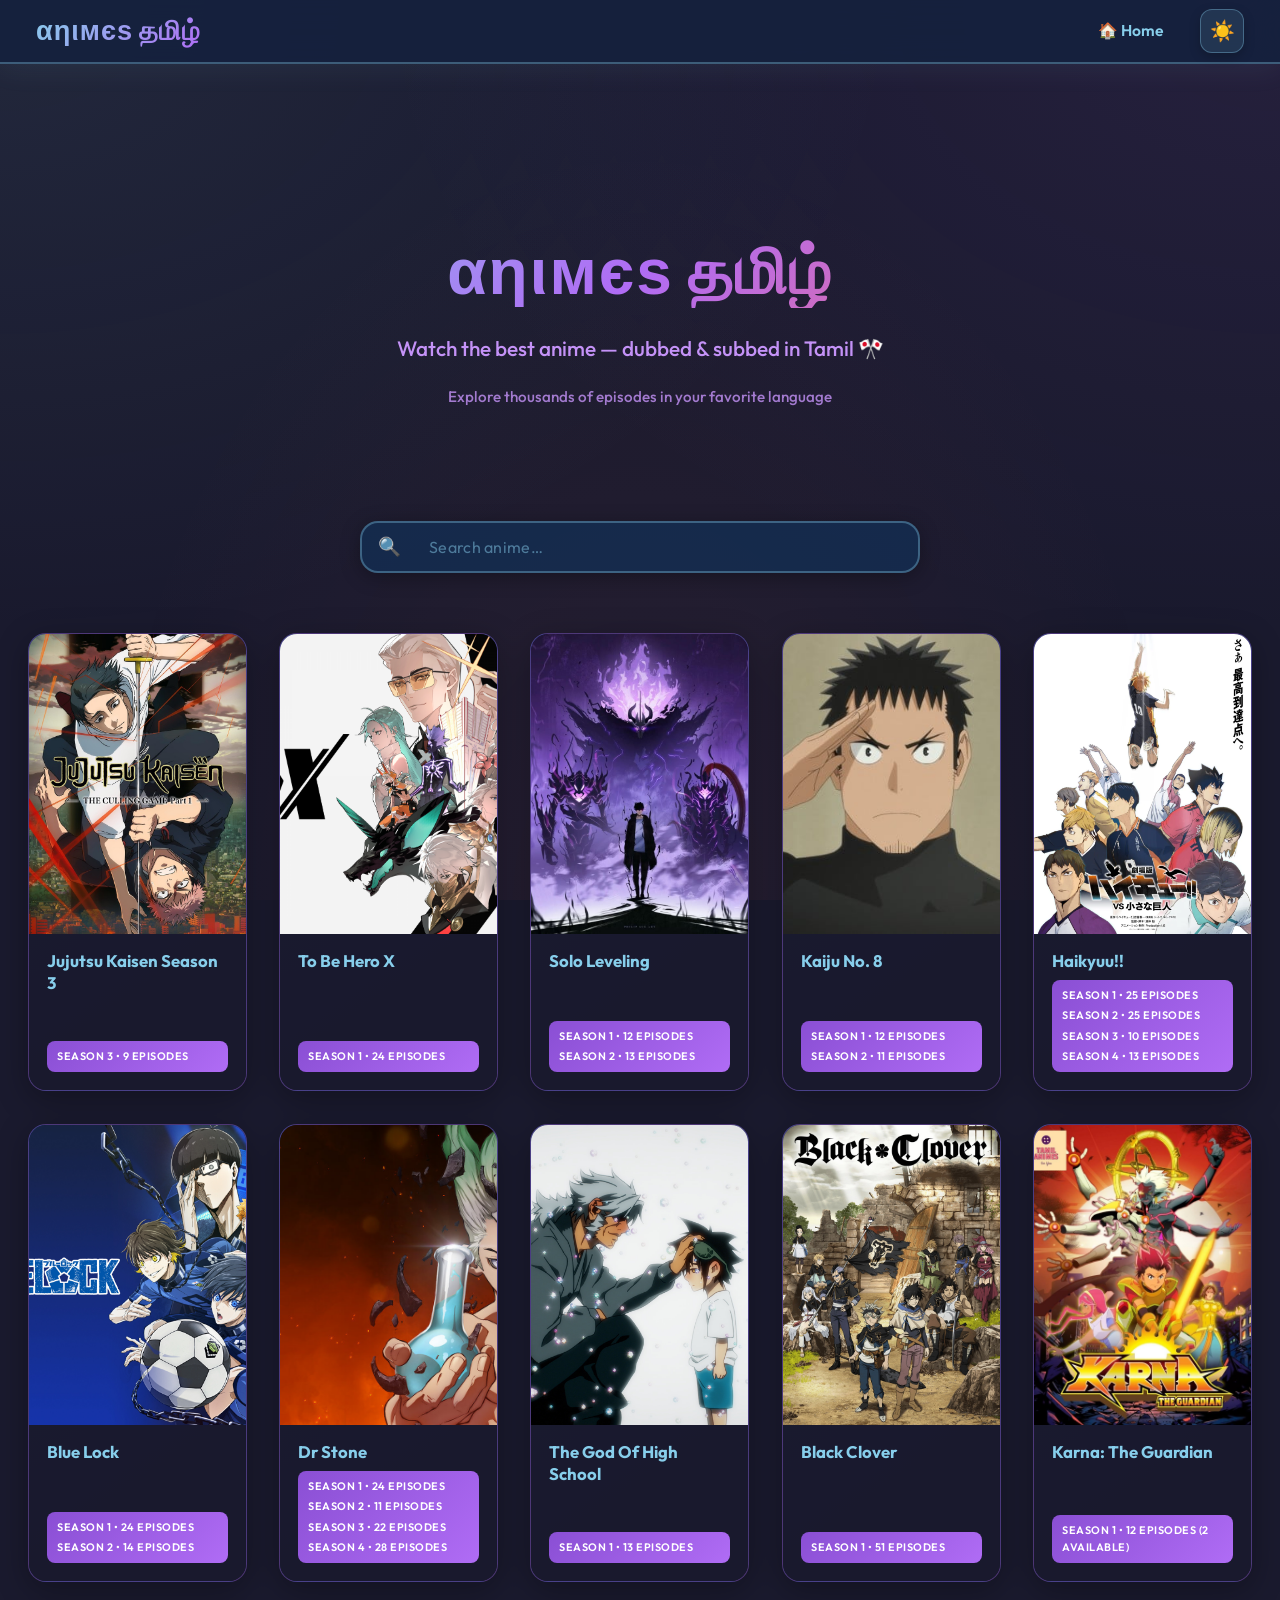
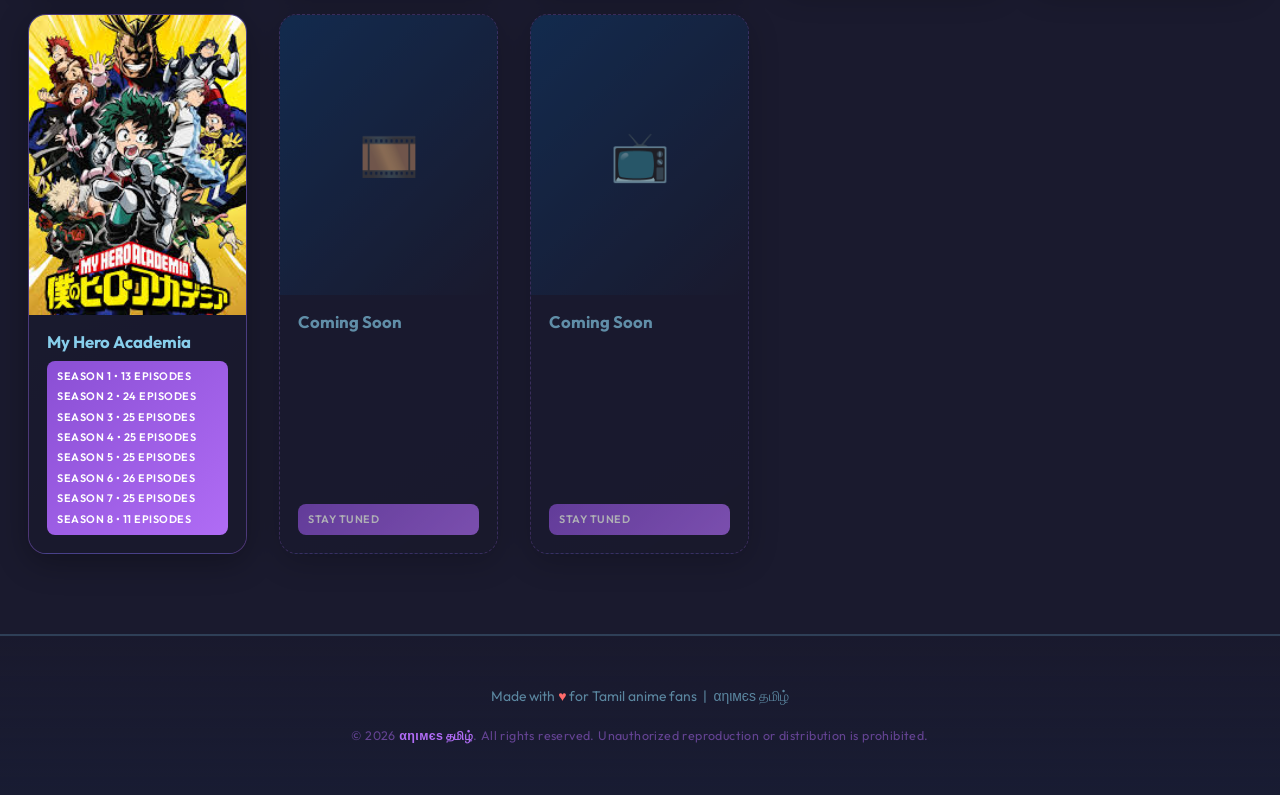
==== commit 961df655: "15 with error corrections" ====
--- a/index.html
+++ b/index.html
@@ -10,6 +10,10 @@
   <meta name="theme-color" content="#1a1a2e">
 
   <meta name="google-site-verification" content="Bs-zn-4_h5NOEnhNXeSkznOBG7yhEcJbRddoLscS0Bg" />
+
+
+  
+
 
   
   <title>αηιмєѕ தமிழ் — Stream Anime in Tamil</title>
@@ -19,15 +23,18 @@
   <script>/* apply saved theme before paint to prevent flash */
     (function () { var t = localStorage.getItem('animeTheme') || 'dark'; document.documentElement.setAttribute('data-theme', t); })();
   </script>
-  <!-- Firebase env vars (local) -->
-  <script src="env-config.js"></script>
-  <!-- Auth guard: redirect to login if not signed in -->
-  <script type="module">
-    import { auth, onAuthStateChanged } from './firebase-config.js';
-    onAuthStateChanged(auth, (user) => {
-      if (!user) window.location.href = 'login.html';
-    });
+
+  <!-- Google tag (gtag.js) -->
+  <script async src="https://www.googletagmanager.com/gtag/js?id=G-4DX2DXGVDZ"></script>
+  <script>
+    window.dataLayer = window.dataLayer || [];
+    function gtag(){dataLayer.push(arguments);}
+    gtag('js', new Date());
+
+    gtag('config', 'G-4DX2DXGVDZ');
   </script>
+
+
 </head>
 
 <body>
@@ -44,27 +51,6 @@
       <li><a href="index.html">🏠 Home</a></li>
     </ul>
     <button class="theme-toggle" id="themeToggle" aria-label="Toggle light/dark theme" title="Toggle theme">☀️</button>
-    <!-- Nav user / profile dropdown -->
-    <div class="nav-user" id="navUser" style="display:none;">
-      <div class="nav-profile" id="navProfile">
-        <img class="nav-avatar" id="navAvatarImg" src="" alt="" style="display:none;">
-        <div class="nav-avatar-initial" id="navAvatarInitial" style="display:none;"></div>
-        <span class="nav-username" id="navUsername"></span>
-        <span class="nav-profile-chevron">▼</span>
-        <div class="profile-dropdown" id="profileDropdown">
-          <div class="profile-dropdown-header">
-            <img class="dropdown-avatar" id="dropdownAvatarImg" src="" alt="" style="display:none;">
-            <div class="dropdown-avatar-initial" id="dropdownAvatarInitial" style="display:none;"></div>
-            <div class="dropdown-user-info">
-              <div class="dropdown-name" id="dropdownName"></div>
-              <div class="dropdown-email" id="dropdownEmail"></div>
-            </div>
-          </div>
-          <hr class="dropdown-divider">
-          <button class="dropdown-item" id="navLogout">🚪 Sign Out</button>
-        </div>
-      </div>
-    </div>
   </nav>
 
   <!-- PAGE CONTENT -->
@@ -187,7 +173,7 @@
         <div class="card-body">
           <div class="card-title">Black Clover</div>
           <div class="card-badge">
-            <div>Season 1 • 52 Episodes</div>
+            <div>Season 1 • 51 Episodes</div>
           </div>
         </div>
       </a>
@@ -197,7 +183,7 @@
         <div class="card-body">
           <div class="card-title">Karna: The Guardian</div>
           <div class="card-badge">
-            <div>Season 1 • 12 Episodes</div>
+            <div>Season 1 • 12 Episodes (2 available)</div>
           </div>
         </div>
       </a>
@@ -325,57 +311,6 @@
     });
   </script>
 
-  <!-- Auth: profile dropdown -->
-  <script type="module">
-    import { auth, onAuthStateChanged, signOut } from './firebase-config.js';
-    const navUser            = document.getElementById('navUser');
-    const navProfile         = document.getElementById('navProfile');
-    const navUsername        = document.getElementById('navUsername');
-    const navAvatarImg       = document.getElementById('navAvatarImg');
-    const navAvatarInitial   = document.getElementById('navAvatarInitial');
-    const dropdownAvatarImg  = document.getElementById('dropdownAvatarImg');
-    const dropdownAvatarInit = document.getElementById('dropdownAvatarInitial');
-    const dropdownName       = document.getElementById('dropdownName');
-    const dropdownEmail      = document.getElementById('dropdownEmail');
-    const profileDropdown    = document.getElementById('profileDropdown');
-    const navLogout          = document.getElementById('navLogout');
-
-    onAuthStateChanged(auth, (user) => {
-      if (!user) return;
-      navUser.style.display = 'flex';
-      const name    = user.displayName || user.email.split('@')[0];
-      const initial = name.charAt(0).toUpperCase();
-      navUsername.textContent  = name;
-      dropdownName.textContent  = name;
-      dropdownEmail.textContent = user.email || '';
-      if (user.photoURL) {
-        navAvatarImg.src = user.photoURL;  navAvatarImg.style.display = 'block';
-        navAvatarInitial.style.display = 'none';
-        dropdownAvatarImg.src = user.photoURL; dropdownAvatarImg.style.display = 'block';
-        dropdownAvatarInit.style.display = 'none';
-      } else {
-        navAvatarInitial.textContent = initial; navAvatarInitial.style.display = 'flex';
-        navAvatarImg.style.display = 'none';
-        dropdownAvatarInit.textContent = initial; dropdownAvatarInit.style.display = 'flex';
-        dropdownAvatarImg.style.display = 'none';
-      }
-    });
-
-    navProfile.addEventListener('click', (e) => {
-      e.stopPropagation();
-      navProfile.classList.toggle('open');
-      profileDropdown.classList.toggle('open');
-    });
-
-    document.addEventListener('click', () => {
-      navProfile.classList.remove('open');
-      profileDropdown.classList.remove('open');
-    });
-
-    navLogout.addEventListener('click', () => {
-      signOut(auth).then(() => { window.location.href = 'login.html'; });
-    });
-  </script>
 
 </body>
 
--- a/style.css
+++ b/style.css
@@ -70,6 +70,7 @@
     radial-gradient(ellipse at bottom, rgba(255, 107, 107, 0.06) 0%, transparent 60%);
   pointer-events: none;
   z-index: 0;
+  will-change: auto;
 }
 
 /* ===== NAVBAR / HEADER ===== */
@@ -851,12 +852,20 @@
   position: fixed;
   inset: 0;
   z-index: 999;
-  background: rgba(10, 10, 20, 0.92);
-  -webkit-backdrop-filter: blur(10px);
-  backdrop-filter: blur(10px);
+  background: rgba(10, 10, 20, 0.95);
   align-items: center;
   justify-content: center;
-  animation: modalFadeIn 0.25s ease;
+  animation: modalFadeIn 0.2s ease;
+  -webkit-tap-highlight-color: transparent;
+}
+
+/* Only apply backdrop-filter on desktop where GPU can handle it */
+@media (hover: hover) and (pointer: fine) {
+  .modal-overlay {
+    background: rgba(10, 10, 20, 0.92);
+    -webkit-backdrop-filter: blur(10px);
+    backdrop-filter: blur(10px);
+  }
 }
 
 .modal-overlay.active {
@@ -878,8 +887,11 @@
   box-shadow: 0 0 60px rgba(135, 206, 235, 0.15), 0 24px 80px rgba(0, 0, 0, 0.7);
   animation: modalSlideUp 0.3s ease;
   max-height: calc(100vh - 20px);
+  max-height: calc(100dvh - 20px);
   display: flex;
   flex-direction: column;
+  will-change: transform, opacity;
+  contain: layout style;
 }
 
 @keyframes modalSlideUp {
@@ -938,12 +950,60 @@
   flex-shrink: 0;
 }
 
+/* Loading spinner — shown while iframe loads */
+.modal-video-wrap::before {
+  content: '';
+  position: absolute;
+  top: 50%;
+  left: 50%;
+  width: 44px;
+  height: 44px;
+  margin: -22px 0 0 -22px;
+  border: 3px solid rgba(135, 206, 235, 0.2);
+  border-top-color: var(--sky-blue);
+  border-radius: 50%;
+  animation: modalSpinner 0.8s linear infinite;
+  z-index: 1;
+  pointer-events: none;
+}
+
+.modal-video-wrap::after {
+  content: 'Loading video…';
+  position: absolute;
+  top: calc(50% + 36px);
+  left: 50%;
+  transform: translateX(-50%);
+  color: rgba(135, 206, 235, 0.5);
+  font-size: 0.8rem;
+  font-weight: 500;
+  letter-spacing: 0.5px;
+  z-index: 1;
+  pointer-events: none;
+}
+
+/* Hide spinner once iframe has loaded */
+.modal-video-wrap.loaded::before,
+.modal-video-wrap.loaded::after {
+  display: none;
+}
+
+@keyframes modalSpinner {
+  to { transform: rotate(360deg); }
+}
+
 .modal-video-wrap iframe {
   position: absolute;
   inset: 0;
   width: 100%;
   height: 100%;
   border: none;
+  opacity: 0;
+  transition: opacity 0.3s ease;
+}
+
+/* Fade in iframe once loaded */
+.modal-video-wrap.loaded iframe {
+  opacity: 1;
 }
 
 .modal-controls {
@@ -1045,6 +1105,38 @@
   background: var(--sky-blue);
   color: #000;
   box-shadow: 0 0 12px rgba(135, 206, 235, 0.4);
+}
+
+/* Hidden when stream has no separate quality sources */
+.quality-selector--inactive {
+  display: none;
+}
+
+/* Episode not yet uploaded */
+.episode-list .ep-unavailable {
+  display: flex;
+  align-items: center;
+  gap: 14px;
+  padding: 14px 18px;
+  border-radius: 12px;
+  background: rgba(15, 52, 96, 0.25);
+  border: 1.5px dashed var(--border-purple);
+  color: rgba(135, 206, 235, 0.45);
+  font-weight: 500;
+  font-size: 0.95rem;
+  cursor: not-allowed;
+  opacity: 0.7;
+}
+
+.episode-list .ep-unavailable .ep-number {
+  background: linear-gradient(135deg, #4a4a5a, #3a3a4a);
+  box-shadow: none;
+}
+
+html[data-theme="light"] .episode-list .ep-unavailable {
+  background: rgba(240, 248, 255, 0.6);
+  border-color: rgba(139, 92, 246, 0.35);
+  color: rgba(15, 23, 42, 0.45);
 }
 
 /* ===== DOWNLOAD BUTTON ===== */
@@ -1517,36 +1609,150 @@
     object-fit: cover;
   }
 
-  /* Modal controls — stack on mobile */
+  /* ── Modal — fullscreen on mobile portrait ── */
+  .modal-overlay.active {
+    align-items: stretch;
+    justify-content: stretch;
+  }
+
+  .modal-box {
+    width: 100vw;
+    max-height: 100vh;
+    max-height: 100dvh;
+    border-radius: 0;
+    border: none;
+    box-shadow: none;
+    animation: modalFadeIn 0.2s ease;
+  }
+
+  .modal-topbar {
+    padding: 10px 14px;
+    background: rgba(10, 10, 20, 0.95);
+    border-bottom: 1px solid rgba(135, 206, 235, 0.2);
+  }
+
+  .modal-ep-title {
+    font-size: 0.85rem;
+  }
+
+  .modal-close {
+    width: 38px;
+    height: 38px;
+    border-radius: 10px;
+  }
+
+  /* Video fills available width, keeps ratio, centered vertically */
+  .modal-video-wrap {
+    padding-top: 0;
+    position: relative;
+    width: 100%;
+    /* Calculate height: viewport minus topbar(~58px) minus controls(~110px) */
+    height: calc(100vw * 9 / 16);
+    max-height: calc(100dvh - 170px);
+    flex-shrink: 1;
+    flex-grow: 1;
+  }
+
+  .modal-video-wrap iframe {
+    position: absolute;
+    inset: 0;
+    width: 100%;
+    height: 100%;
+  }
+
+  /* Modal controls — clean two-row layout */
   .modal-controls {
-    padding: 8px 12px;
-    gap: 6px;
+    padding: 10px 14px 14px;
+    gap: 10px;
     justify-content: center;
-  }
-
-  .modal-nav-btn {
-    padding: 7px 12px;
-    font-size: 0.8rem;
+    flex-direction: column;
+    align-items: stretch;
+    background: rgba(10, 10, 20, 0.95);
+    border-top: 1px solid rgba(135, 206, 235, 0.15);
+  }
+
+  /* Row 1: Quality + Episode counter + Download */
+  .modal-controls-row-top {
+    display: contents;
   }
 
   .modal-ep-counter {
-    order: -1;
+    order: 0;
     width: 100%;
     text-align: center;
-    font-size: 0.75rem;
-    padding: 2px 0;
-  }
-
-  .quality-selector,
+    font-size: 0.8rem;
+    padding: 4px 0;
+    color: rgba(135, 206, 235, 0.7);
+    font-weight: 600;
+    letter-spacing: 0.5px;
+  }
+
+  .quality-selector {
+    order: 1;
+    width: 100%;
+    justify-content: center;
+    padding: 4px;
+    background: rgba(135, 206, 235, 0.08);
+    border: 1px solid rgba(135, 206, 235, 0.15);
+    border-radius: 10px;
+  }
+
+  .quality-btn {
+    flex: 1;
+    padding: 8px 10px;
+    font-size: 0.72rem;
+    text-align: center;
+    border-radius: 7px;
+  }
+
   .download-btn {
-    font-size: 0.75rem;
-  }
-
-  .quality-btn {
-    padding: 4px 7px;
-    font-size: 0.68rem;
-  }
-
+    order: 2;
+    width: 100%;
+    justify-content: center;
+    padding: 10px 14px;
+    font-size: 0.82rem;
+    border-radius: 10px;
+  }
+
+  /* Row 2: Prev / Next buttons */
+  .btn-prev {
+    order: 3;
+    flex: 1;
+    justify-content: center;
+    padding: 10px 14px;
+    font-size: 0.82rem;
+    border-radius: 10px;
+  }
+
+  .btn-next {
+    order: 4;
+    flex: 1;
+    justify-content: center;
+    padding: 10px 14px;
+    font-size: 0.82rem;
+    border-radius: 10px;
+  }
+
+  /* Nav buttons side by side */
+  .modal-controls {
+    display: grid;
+    grid-template-columns: 1fr 1fr;
+    grid-template-rows: auto auto auto auto;
+  }
+
+  .modal-ep-counter {
+    grid-column: 1 / -1;
+  }
+
+  .quality-selector {
+    grid-column: 1 / -1;
+  }
+
+  .download-btn {
+    grid-column: 1 / -1;
+  }
+
+  /* Season accordion */
   .season-header {
     padding: 14px 16px;
   }
@@ -1609,8 +1815,43 @@
   .anime-card .card-title { font-size: 0.82rem; }
   .anime-card .card-badge { font-size: 0.58rem; padding: 4px 7px; }
 
-  .show-header img { width: 130px; }
-  .show-info h1 { font-size: 1.7rem; }
+  /* Show header — horizontal layout on small screens */
+  .show-header {
+    flex-direction: row;
+    align-items: flex-start;
+    gap: 14px;
+  }
+
+  .show-header img {
+    width: 110px;
+    border-radius: 10px;
+    border-width: 2px;
+  }
+
+  .show-info h1 {
+    font-size: 1.35rem;
+    line-height: 1.2;
+    margin-bottom: 6px;
+  }
+
+  .show-info > p {
+    font-size: 0.8rem;
+  }
+
+  .show-description {
+    font-size: 0.78rem;
+    margin-top: 8px;
+    max-width: 100%;
+  }
+
+  .genre-tags {
+    margin-top: 8px !important;
+  }
+
+  .genre-tag {
+    font-size: 0.65rem;
+    padding: 4px 10px;
+  }
 
   .episode-list li a {
     font-size: 0.82rem;
@@ -1625,6 +1866,32 @@
     border-radius: 8px;
   }
 
+  /* Video modal — extra tight on small phones */
+  .modal-video-wrap {
+    max-height: calc(100dvh - 200px);
+  }
+
+  .modal-controls {
+    padding: 8px 10px 12px;
+    gap: 8px;
+  }
+
+  .quality-btn {
+    padding: 7px 8px;
+    font-size: 0.68rem;
+  }
+
+  .btn-prev,
+  .btn-next {
+    padding: 9px 12px;
+    font-size: 0.78rem;
+  }
+
+  .download-btn {
+    padding: 9px 12px;
+    font-size: 0.78rem;
+  }
+
   footer {
     font-size: 0.75rem;
     padding: 28px 14px;
@@ -1637,12 +1904,93 @@
 @media (max-width: 360px) {
   .hero h1 { font-size: 1.5rem; }
   .logo    { font-size: 0.95rem !important; }
-  .show-info h1 { font-size: 1.4rem; }
+  .show-info h1 { font-size: 1.2rem; }
+
+  .show-header img {
+    width: 90px;
+  }
 
   .anime-grid { gap: 10px; }
   .anime-card img { height: 150px; }
 
   .nav-links a { font-size: 0.9rem; }
+
+  .modal-video-wrap {
+    max-height: calc(100dvh - 220px);
+  }
+}
+
+/* ── Mobile Landscape — maximize video area ── */
+@media (max-width: 900px) and (orientation: landscape) {
+  .modal-overlay.active {
+    align-items: stretch;
+    justify-content: stretch;
+  }
+
+  .modal-box {
+    width: 100vw;
+    max-height: 100vh;
+    max-height: 100dvh;
+    border-radius: 0;
+    border: none;
+  }
+
+  .modal-topbar {
+    padding: 6px 14px;
+  }
+
+  .modal-ep-title {
+    font-size: 0.8rem;
+  }
+
+  .modal-close {
+    width: 32px;
+    height: 32px;
+  }
+
+  .modal-video-wrap {
+    padding-top: 0;
+    height: calc(100dvh - 100px);
+    max-height: none;
+    flex-grow: 1;
+  }
+
+  .modal-controls {
+    padding: 6px 12px;
+    gap: 6px;
+    flex-wrap: nowrap;
+    flex-direction: row;
+    align-items: center;
+    justify-content: space-between;
+  }
+
+  .modal-ep-counter {
+    width: auto;
+    font-size: 0.72rem;
+  }
+
+  .quality-btn {
+    padding: 4px 8px;
+    font-size: 0.65rem;
+  }
+
+  .btn-prev,
+  .btn-next {
+    padding: 6px 10px;
+    font-size: 0.75rem;
+  }
+
+  .download-btn {
+    padding: 6px 10px;
+    font-size: 0.72rem;
+  }
+}
+
+/* ── Prevent horizontal scroll on mobile ── */
+@media (max-width: 768px) {
+  html, body {
+    overflow-x: hidden;
+  }
 }
 
 /* ===== PREFERS REDUCED MOTION ===== */
